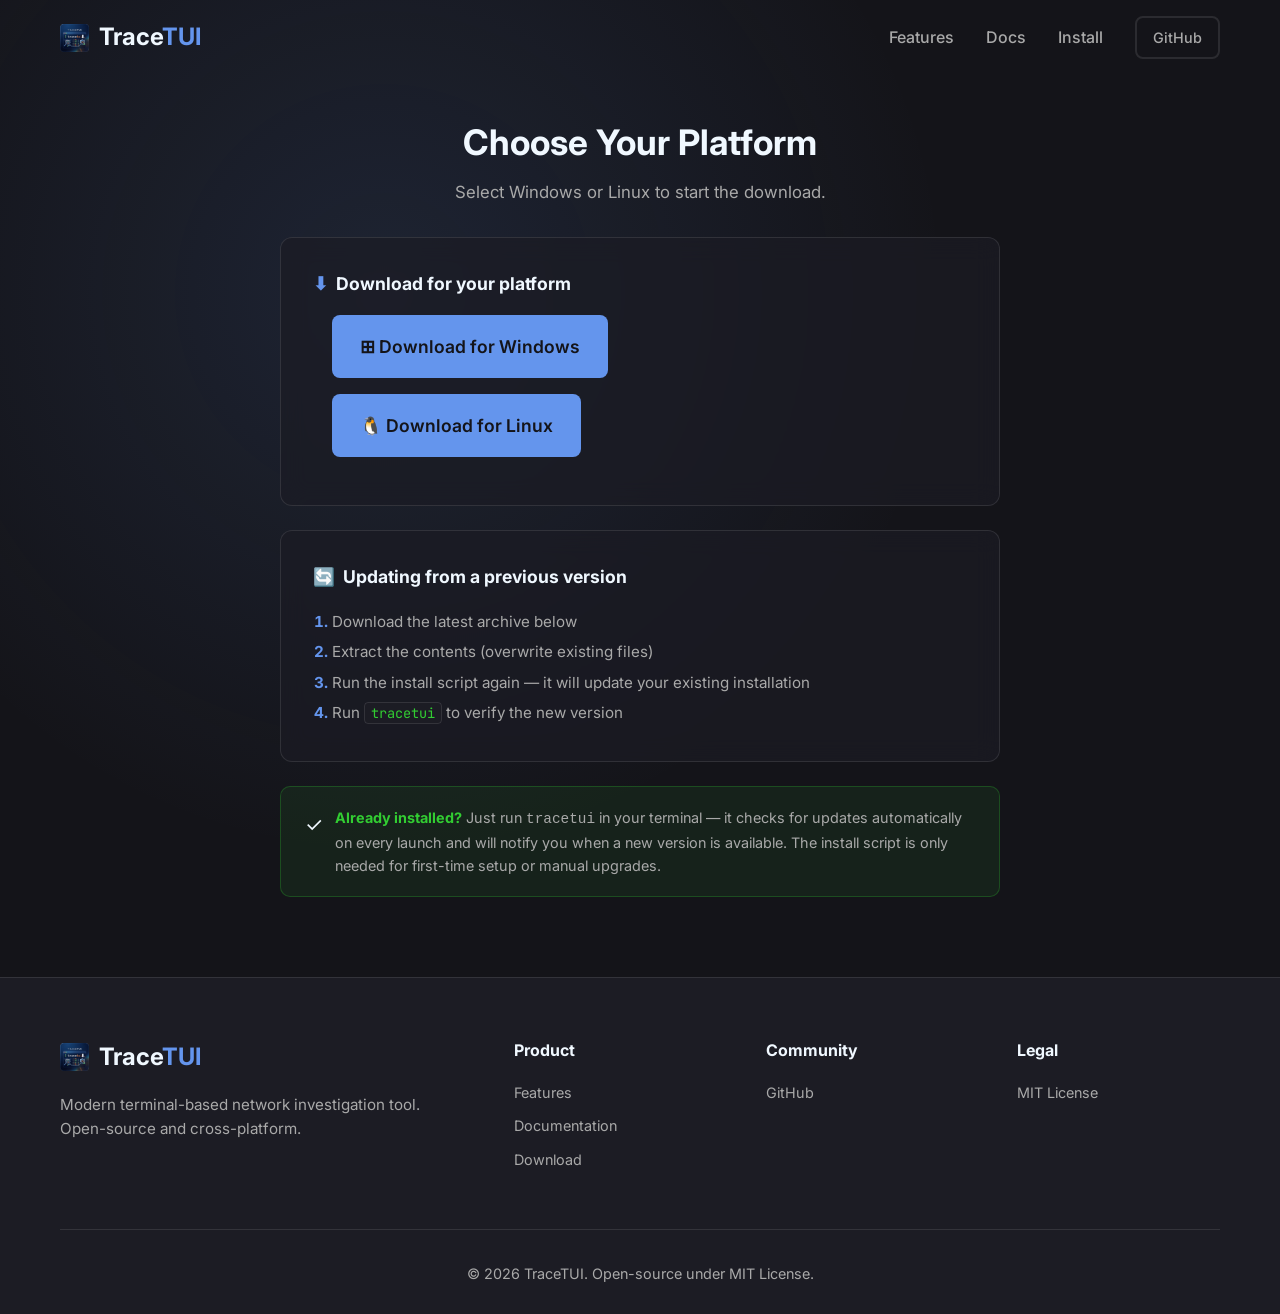
==== docs/download.html @ c8774968 "🚚: Moved landing-page to docs" ====
<!DOCTYPE html>
<html lang="en">
<head>
    <meta charset="UTF-8">
    <meta name="viewport" content="width=device-width, initial-scale=1.0">
    <title>Download TraceTUI</title>
    <meta name="description" content="Download TraceTUI for Windows or Linux">
    <link rel="icon" type="image/png" href="assets/tracetuiicon.png">
    <link rel="stylesheet" href="css/style.css">
    <link rel="preconnect" href="https://fonts.googleapis.com">
    <link href="https://fonts.googleapis.com/css2?family=JetBrains+Mono:wght@300;400;500;600;700&family=Inter:wght@300;400;500;600;700&display=swap" rel="stylesheet">
</head>
<body>
    <nav class="navbar" id="navbar">
        <div class="nav-container">
            <div class="logo">
                <img src="assets/tracetuiicon.png" alt="TraceTUI" class="logo-img">
                <span class="logo-text">Trace<span class="accent">TUI</span></span>
            </div>
            <ul class="nav-links">
                <li><a href="index.html#features">Features</a></li>
                <li><a href="index.html#docs">Docs</a></li>
                <li><a href="index.html#install">Install</a></li>
                <li><a href="https://github.com/AcoranGonzalezMoray/TraceTUI" class="btn btn-outline" target="_blank">GitHub</a></li>
            </ul>
        </div>
    </nav>

    <section class="download-hero" id="downloadHero">
        <div class="download-container">
            <div class="download-badge" id="platformBadge">
                <span id="platformIcon">⬇</span>
                <span id="platformLabel">Downloading...</span>
            </div>

            <h1 class="download-title" id="dlTitle">Your Download Will Start Shortly</h1>
            <p class="download-subtitle" id="dlSubtitle">Preparing the latest release for your platform.</p>

            <div class="download-countdown">
                <div class="countdown-ring"></div>
                <span class="countdown-text">Download starting in <strong id="countdownNum">3</strong>s</span>
            </div>

            <p class="download-link-fallback" id="fallbackLink">
                Not starting? <a href="#" id="directLink">Click here to download manually</a>
            </p>

            <div class="download-card" id="installSteps">
                <h3><span class="dl-icon">📥</span> First-time installation</h3>
                <ol id="stepsList">
                    <li>Download the archive below</li>
                    <li>Extract the contents</li>
                    <li>Run the install script</li>
                    <li>Restart your terminal and run <code>tracetui</code></li>
                </ol>
            </div>

            <div class="download-card">
                <h3><span class="dl-icon">🔄</span> Updating from a previous version</h3>
                <ol>
                    <li>Download the latest archive below</li>
                    <li>Extract the contents (overwrite existing files)</li>
                    <li>Run the install script again — it will update your existing installation</li>
                    <li>Run <code>tracetui</code> to verify the new version</li>
                </ol>
            </div>

            <div class="update-note">
                <span class="note-icon">✓</span>
                <div class="note-text">
                    <strong>Already installed?</strong> Just run <code>tracetui</code> in your terminal — it checks for updates automatically on every launch and will notify you when a new version is available. The install script is only needed for first-time setup or manual upgrades.
                </div>
            </div>
        </div>
    </section>

    <footer class="footer">
        <div class="container">
            <div class="footer-grid">
                <div class="footer-brand">
                    <div class="logo">
                        <img src="assets/tracetuiicon.png" alt="TraceTUI" class="logo-img">
                        <span class="logo-text">Trace<span class="accent">TUI</span></span>
                    </div>
                    <p>Modern terminal-based network investigation tool. Open-source and cross-platform.</p>
                </div>
                <div class="footer-links">
                    <h4>Product</h4>
                    <ul>
                        <li><a href="index.html#features">Features</a></li>
                        <li><a href="index.html#docs">Documentation</a></li>
                        <li><a href="index.html#install">Download</a></li>
                    </ul>
                </div>
                <div class="footer-links">
                    <h4>Community</h4>
                    <ul>
                        <li><a href="https://github.com/AcoranGonzalezMoray/TraceTUI">GitHub</a></li>
                    </ul>
                </div>
                <div class="footer-links">
                    <h4>Legal</h4>
                    <ul>
                        <li><a href="#">MIT License</a></li>
                    </ul>
                </div>
            </div>
            <div class="footer-bottom">
                <p>&copy; 2026 TraceTUI. Open-source under MIT License.</p>
            </div>
        </div>
    </footer>

    <script>
        // Navbar scroll effect
        (function () {
            var navbar = document.getElementById('navbar');
            if (navbar) {
                window.addEventListener('scroll', function () {
                    navbar.classList.toggle('scrolled', window.scrollY > 50);
                });
            }
        })();

        (function () {
            var params = new URLSearchParams(window.location.search);
            var platform = params.get('platform') || '';

            var DOWNLOADS = {
                windows: {
                    label: 'Windows',
                    icon: '⊞',
                    url: 'https://github.com/AcoranGonzalezMoray/TraceTUI/releases/latest/download/tracetui-x86_64-pc-windows-gnu.zip',
                    archive: 'tracetui-x86_64-pc-windows-gnu.zip',
                    steps: [
                        'Download <code>tracetui-x86_64-pc-windows-gnu.zip</code>',
                        'Extract the ZIP file to a folder of your choice',
                        'Right-click <span class="dl-script">installOrUpdate.ps1</span> and select <strong>Run with PowerShell</strong> (adds <code>tracetui</code> to your user PATH)',
                        'Restart your terminal and run <code>tracetui</code>'
                    ],
                    updateSteps: [
                        'Download the latest <code>tracetui-x86_64-pc-windows-gnu.zip</code>',
                        'Extract and overwrite your existing installation files',
                        'Run <span class="dl-script">installOrUpdate.ps1</span> again to update PATH if needed',
                        'Run <code>tracetui --version</code> to verify the update'
                    ]
                },
                linux: {
                    label: 'Linux',
                    icon: '🐧',
                    url: 'https://github.com/AcoranGonzalezMoray/TraceTUI/releases/latest/download/tracetui-x86_64-unknown-linux-gnu.tar.gz',
                    archive: 'tracetui-x86_64-unknown-linux-gnu.tar.gz',
                    steps: [
                        'Download <code>tracetui-x86_64-unknown-linux-gnu.tar.gz</code>',
                        'Extract: <code>tar xzf tracetui-x86_64-unknown-linux-gnu.tar.gz</code>',
                        'Run the install script: <code>chmod +x installOrUpdate.sh and next sudo sh ./installOrUpdate.sh</code>',
                        'Run <code>tracetui</code>'
                    ],
                    updateSteps: [
                        'Download the latest <code>tracetui-x86_64-unknown-linux-gnu.tar.gz</code>',
                        'Extract: <code>tar xzf tracetui-x86_64-unknown-linux-gnu.tar.gz</code>',
                        'Run the install script again: <code>chmod +x installOrUpdate.sh and next sudo sh ./installOrUpdate.sh</code>',
                        'Run <code>tracetui --version</code> to verify the update'
                    ]
                }
            };

            var info = DOWNLOADS[platform];

            if (!info) {
                document.getElementById('platformBadge').style.display = 'none';
                document.getElementById('dlTitle').textContent = 'Choose Your Platform';
                document.getElementById('dlSubtitle').textContent = 'Select Windows or Linux to start the download.';
                document.getElementById('fallbackLink').style.display = 'none';
                document.querySelector('.download-countdown').style.display = 'none';

                var stepsCard = document.getElementById('installSteps');
                stepsCard.querySelector('h3').innerHTML = '<span class="dl-icon">⬇</span> Download for your platform';
                var stepsList = document.getElementById('stepsList');
                stepsList.innerHTML = '';
                var platforms = ['windows', 'linux'];
                platforms.forEach(function (key) {
                    var p = DOWNLOADS[key];
                    var li = document.createElement('li');
                    li.style.listStyle = 'none';
                    li.style.marginBottom = '1rem';
                    li.innerHTML = '<a href="?platform=' + key + '" class="btn btn-primary btn-lg" style="display:inline-flex;min-width:200px;justify-content:center;gap:8px">' +
                        p.icon + ' Download for ' + p.label + '</a>';
                    stepsList.appendChild(li);
                });
                return;
            }

            var platformIcon = document.getElementById('platformIcon');
            platformIcon.textContent = info.icon;
            document.getElementById('platformLabel').textContent = info.label;
            document.getElementById('dlTitle').textContent = 'Downloading ' + info.label + ' Build';
            document.getElementById('dlSubtitle').textContent = 'Your download of ' + info.archive + ' will start in a moment.';
            document.getElementById('directLink').href = info.url;

            var stepsList = document.getElementById('stepsList');
            stepsList.innerHTML = '';
            info.steps.forEach(function (s) {
                var li = document.createElement('li');
                li.innerHTML = s;
                stepsList.appendChild(li);
            });

            var updateCard = document.querySelectorAll('.download-card')[1];
            if (updateCard) {
                var updateList = updateCard.querySelector('ol');
                updateList.innerHTML = '';
                info.updateSteps.forEach(function (s) {
                    var li = document.createElement('li');
                    li.innerHTML = s;
                    updateList.appendChild(li);
                });
            }

            var countdown = 3;
            var countdownEl = document.getElementById('countdownNum');

            var timer = setInterval(function () {
                countdown--;
                if (countdownEl) countdownEl.textContent = countdown;
                if (countdown <= 0) {
                    clearInterval(timer);
                    window.location.href = info.url;
                }
            }, 1000);
        })();
    </script>
</body>
</html>
---- docs/css/style.css ----
/* TraceTUI Landing Page - Exact TUI Match */

:root {
    --primary: #6495ed;
    --term-w: min(75vw, 1300px);
    --primary-glow: rgba(100, 149, 237, 0.4);
    --primary-dark: #4169e1;
    --secondary: #778899;
    --accent: #ffa500;
    --background: #141419;
    --background-light: #1c1c24;
    --background-alt: #0a0a0c;
    --text-main: #f0f8ff;
    --text-dim: #a9a9a9;
    --success: #32cd32;
    --warning: #ffd700;
    --danger: #dc143c;
    --border: rgba(255, 255, 255, 0.1);
    --border-bright: rgba(255, 255, 255, 0.2);
    --card-bg: rgba(28, 28, 36, 0.7);
    --terminal-bg: #141419;
    --font-main: 'Inter', sans-serif;
    --font-mono: 'JetBrains Mono', monospace;
    --transition: all 0.4s cubic-bezier(0.16, 1, 0.3, 1);
    --shadow: 0 10px 30px rgba(0, 0, 0, 0.5);
    --shadow-lg: 0 20px 50px rgba(0, 0, 0, 0.7);
}

@media (min-width: 1300px) and (max-width: 1852px) {
    :root { --term-w: min(60vw, 1000px); }
}

* {
    margin: 0;
    padding: 0;
    box-sizing: border-box;
}

html {
    scroll-behavior: smooth;
}

body {
    font-family: var(--font-main);
    background: var(--background);
    color: var(--text-main);
    line-height: 1.6;
    overflow-x: hidden;
}

a {
    text-decoration: none;
    color: var(--primary);
    transition: var(--transition);
}

a:hover {
    color: var(--primary-dark);
}

.container {
    max-width: 1200px;
    margin: 0 auto;
    padding: 0 20px;
}

/* Navigation */
.navbar {
    position: fixed;
    top: 0;
    left: 0;
    right: 0;
    z-index: 1000;
    padding: 1rem 0;
    transition: var(--transition);
    background: transparent;
}

.navbar.scrolled {
    background: rgba(20, 20, 25, 0.8);
    backdrop-filter: blur(20px);
    -webkit-backdrop-filter: blur(20px);
    border-bottom: 1px solid var(--border);
    padding: 0.7rem 0;
}

.nav-container {
    max-width: 1200px;
    margin: 0 auto;
    padding: 0 20px;
    display: flex;
    justify-content: space-between;
    align-items: center;
}

.logo {
    display: flex;
    align-items: center;
    gap: 10px;
    font-size: 1.5rem;
    font-weight: 700;
    color: var(--text-main);
}

.logo-img {
    height: 28px;
    width: auto;
    display: block;
}

.logo-text .accent {
    color: var(--primary);
}

.nav-links {
    display: flex;
    list-style: none;
    gap: 2rem;
    align-items: center;
}

.nav-links a {
    color: var(--text-dim);
    font-weight: 500;
    transition: var(--transition);
}

.nav-links a:hover {
    color: var(--text-main);
}

.btn {
    display: inline-flex;
    align-items: center;
    gap: 8px;
    padding: 10px 20px;
    border-radius: 8px;
    font-weight: 600;
    cursor: pointer;
    transition: var(--transition);
    border: none;
    font-size: 1rem;
}

.btn-primary {
    background: var(--primary);
    color: var(--background);
}

.btn-primary:hover {
    background: var(--primary-dark);
    color: var(--background);
    transform: translateY(-2px);
    box-shadow: 0 4px 15px rgba(100, 101, 237, 0.4);
}

.btn-secondary {
    background: transparent;
    color: var(--text-main);
    border: 2px solid var(--border);
}

.btn-secondary:hover {
    border-color: var(--primary);
    color: var(--primary);
}

.btn-outline {
    background: transparent;
    color: var(--text-main);
    border: 2px solid var(--border);
    padding: 8px 16px;
    font-size: 0.9rem;
}

.btn-outline:hover {
    border-color: var(--primary);
    color: var(--primary);
}

.btn-lg {
    padding: 14px 28px;
    font-size: 1.1rem;
}

.mobile-menu-btn {
    display: none;
    flex-direction: column;
    gap: 5px;
    background: none;
    border: none;
    cursor: pointer;
    padding: 5px;
}

.mobile-menu-btn span {
    display: block;
    width: 25px;
    height: 3px;
    background: var(--text-main);
    transition: var(--transition);
}

/* Hero Section */
.hero {
    min-height: 100vh;
    display: flex;
    align-items: center;
    padding: 120px 0 80px;
    background:
        radial-gradient(circle at 10% 20%, rgba(100, 149, 237, 0.15) 0%, transparent 40%),
        radial-gradient(circle at 90% 80%, rgba(255, 165, 0, 0.1) 0%, transparent 40%),
        var(--background);
    position: relative;
    overflow: hidden;
}

.hero::before {
    content: '';
    position: absolute;
    top: 0;
    left: 0;
    width: 100%;
    height: 100%;
    background-image:
        linear-gradient(var(--border) 1px, transparent 1px),
        linear-gradient(90deg, var(--border) 1px, transparent 1px);
    background-size: 50px 50px;
    mask-image: radial-gradient(circle at 50% 50%, black, transparent 80%);
    opacity: 0.2;
    pointer-events: none;
}

.hero .container {
    display: grid;
    grid-template-columns: 35% 65%;
    gap: 2rem;
    align-items: center;
}

.hero-text {
    animation: fadeInUp 1s ease;
}

.badge {
    display: inline-block;
    padding: 6px 12px;
    background: rgba(100, 101, 237, 0.2);
    color: var(--primary);
    border-radius: 20px;
    font-size: 0.85rem;
    font-weight: 600;
    margin-bottom: 1rem;
    border: 1px solid rgba(100, 101, 237, 0.3);
}

.hero-title {
    font-size: 3.5rem;
    font-weight: 800;
    line-height: 1.2;
    margin-bottom: 1.5rem;
}

.hero-title .accent {
    color: var(--primary);
    background: linear-gradient(to bottom, #fff, var(--primary));
    background-clip: text;
    -webkit-background-clip: text;
    -webkit-text-fill-color: transparent;
    filter: drop-shadow(0 0 10px var(--primary-glow));
}

.hero-subtitle {
    font-size: 1.2rem;
    color: var(--text-dim);
    margin-bottom: 2rem;
    line-height: 1.8;
}

.hero-buttons {
    display: flex;
    gap: 1rem;
    margin-bottom: 3rem;
}

/* Terminal Window */
.terminal-window {
    background: var(--terminal-bg);
    border-radius: 12px;
    overflow: hidden;
    box-shadow: var(--shadow-lg);
    border: 1px solid var(--border-bright);
    animation: fadeInRight 1s cubic-bezier(0.16, 1, 0.3, 1);
    position: relative;
    width: 100%;
}

.terminal-window::after {
    content: '';
    position: absolute;
    inset: 0;
    border-radius: 12px;
    padding: 1px;
    background: linear-gradient(135deg, var(--border-bright), transparent, var(--border-bright));
    -webkit-mask: linear-gradient(#fff 0 0) content-box, linear-gradient(#fff 0 0);
    -webkit-mask-composite: xor;
    mask: linear-gradient(#fff 0 0) content-box, linear-gradient(#fff 0 0);
    mask-composite: exclude;
    pointer-events: none;
    z-index: 1;
}

.terminal-header-dots {
    background: var(--background-light);
    padding: 10px 15px;
    display: flex;
    align-items: center;
    gap: 8px;
    border-bottom: 1px solid var(--border);
}

.terminal-header-dots span {
    display: block;
    width: 12px;
    height: 12px;
    border-radius: 50%;
}

.dot-close { background: #ff5f57; }
.dot-minimize { background: #ffbd2e; }
.dot-maximize { background: #28ca42; }

.terminal-title-text {
    color: var(--text-dim);
    font-size: 0.85rem;
    font-family: var(--font-mono);
    margin-left: 8px;
    flex: 1;
}

/* TUI App Mockup - Exact Match to Rust TUI */
.tui-app {
    font-family: var(--font-mono);
    font-size: 0.75rem;
    line-height: 1.5;
    display: flex;
    flex-direction: column;
    border: 1px solid var(--border);
    border-radius: 4px;
    margin: 0;
    background: var(--terminal-bg);
    border-top: none;
    border-radius: 0 0 4px 4px;
    position: relative;
}

/* TUI Header (3 lines) - matches Rust header.rs */
.tui-header {
    display: flex;
    align-items: center;
    padding: 8px 12px;
    gap: 6px;
    background: var(--background-light);
    border-bottom: 1px solid var(--border);
    flex-shrink: 0;
    min-height: 36px;
    flex-wrap: wrap;
}

.header-chip {
    font-weight: 700;
    padding: 0 6px;
    font-size: 0.75rem;
}

.header-trace {
    background: var(--primary);
    color: var(--background);
}

.header-tui {
    color: var(--primary);
}

.header-sep {
    color: var(--secondary);
    font-size: 0.7rem;
}

.header-dot {
    color: var(--success);
    animation: pulse 2s infinite;
    font-size: 0.8rem;
}

@keyframes pulse {
    0%, 100% { opacity: 1; }
    50% { opacity: 0.3; }
}

.header-live {
    color: var(--text-main);
    font-size: 0.75rem;
}

.header-mode {
    color: var(--success);
    font-size: 0.75rem;
}

.header-counts {
    color: var(--secondary);
    font-size: 0.7rem;
    white-space: nowrap;
}

/* TUI Body - Three Panel Layout (25%/50%/25%) */
.tui-body {
    display: grid;
    grid-template-columns: 25% minmax(0, 1fr) 25%;
    flex: 1;
    min-height: 380px;
}

.tui-panel {
    display: flex;
    flex-direction: column;
    overflow: hidden;
}

.tui-left {
    border-right: 1px solid var(--border);
}

.tui-center {
    border-right: 1px solid var(--border);
}

.panel-titlebar {
    background: var(--primary);
    color: var(--background);
    font-weight: 700;
    padding: 3px 8px;
    font-size: 0.68rem;
    letter-spacing: 0.5px;
    flex-shrink: 0;
}

/* Process List */
.proc-list {
    flex: 1;
    overflow-y: auto;
}

.proc-item {
    padding: 4px 8px;
    border-bottom: 1px solid rgba(255, 255, 255, 0.03);
    cursor: default;
}

.proc-item.selected-proc {
    background: var(--primary);
    color: var(--background);
}

.proc-sel {
    color: var(--primary);
    margin-right: 2px;
    font-size: 0.7rem;
}

.proc-item.selected-proc .proc-sel {
    color: var(--background);
}

.proc-name {
    color: var(--text-main);
    font-weight: 500;
    font-size: 0.72rem;
}

.proc-item.selected-proc .proc-name {
    color: var(--background);
    font-weight: 700;
}

.proc-sub {
    padding-left: 14px;
    font-size: 0.62rem;
    margin-top: 1px;
    display: flex;
    align-items: center;
    gap: 3px;
}

.proc-conns {
    color: var(--text-dim);
}

.proc-item.selected-proc .proc-conns {
    color: var(--background);
    opacity: 0.7;
}

.proc-sep {
    color: var(--secondary);
    font-size: 0.55rem;
}

.proc-item.selected-proc .proc-sep {
    color: var(--background);
    opacity: 0.5;
}

.proc-risk-icon {
    margin-right: 1px;
    font-size: 0.65rem;
}

.risk-low { color: var(--success); }
.risk-med { color: var(--warning); }
.risk-high { color: var(--danger); }
.risk-critical { color: var(--danger); }

.proc-item.selected-proc .proc-risk-icon {
    color: var(--background);
}

.proc-risk-badge {
    font-weight: 700;
    padding: 0 4px;
    font-size: 0.58rem;
    letter-spacing: 0.3px;
}

.risk-low-bg {
    color: var(--background);
    background: var(--success);
}

.risk-med-bg {
    color: var(--background);
    background: var(--warning);
}

.risk-high-bg {
    color: var(--background);
    background: var(--danger);
}

.risk-critical-bg {
    color: var(--background);
    background: var(--danger);
}

.proc-item.selected-proc .proc-risk-badge {
    color: var(--primary);
    background: var(--background);
}

/* Center Panel - Process Info */
.center-info {
    padding: 6px 8px;
    border-bottom: 1px solid var(--border);
    flex-shrink: 0;
}

.info-grid {
    display: grid;
    grid-template-columns: 55% 45%;
    gap: 4px;
}

.info-row {
    display: flex;
    align-items: center;
    gap: 4px;
    margin-bottom: 2px;
}

.info-lbl {
    color: var(--primary);
    font-weight: 700;
    font-size: 0.68rem;
    min-width: 40px;
}

.info-val {
    color: var(--text-main);
    font-size: 0.68rem;
}

.sig-ok {
    color: var(--success);
}

.gauge-row {
    display: flex;
    align-items: center;
    gap: 6px;
    margin-bottom: 4px;
}

.gauge-lbl {
    color: var(--text-dim);
    font-size: 0.62rem;
    min-width: 72px;
    flex-shrink: 0;
}

.gauge-track {
    flex: 1;
    height: 7px;
    background: rgba(255, 255, 255, 0.05);
    border-radius: 2px;
    overflow: hidden;
}

.gauge-fill {
    display: block;
    height: 100%;
    border-radius: 2px;
    transition: width 0.5s ease;
}

.gauge-cpu { background: var(--success); }
.gauge-mem { background: var(--primary); }

.sparkline-row {
    display: flex;
    align-items: center;
    gap: 6px;
    margin-bottom: 2px;
}

.sparkline-track {
    flex: 1;
    height: 24px;
    display: flex;
    align-items: flex-end;
    gap: 2px;
    background: rgba(255, 255, 255, 0.03);
    padding: 2px 0;
}

.spark-bar {
    flex: 1;
    background: var(--success);
    min-height: 2px;
    border-radius: 1px;
}

.info-path {
    padding: 4px 8px;
    border-top: 1px solid var(--border);
    display: flex;
    gap: 4px;
    align-items: center;
}

.path-val {
    color: var(--text-dim);
    font-size: 0.62rem;
    overflow: hidden;
    text-overflow: ellipsis;
    white-space: nowrap;
}

/* Tabs */
.center-tabs {
    display: flex;
    padding: 4px 8px;
    gap: 4px;
    background: var(--background-alt);
    border-bottom: 1px solid var(--border);
    flex-shrink: 0;
}

.tab {
    padding: 2px 6px;
    font-size: 0.62rem;
    color: var(--text-dim);
    cursor: default;
}

.tab-active {
    background: var(--primary);
    color: var(--background);
    font-weight: 700;
}

/* Connections Table */
.conn-table {
    flex: 1;
    padding: 2px 0;
    overflow-y: auto;
}

.conn-header-row {
    display: flex;
    padding: 2px 8px;
    font-size: 0.62rem;
    color: var(--secondary);
    font-weight: 600;
    border-bottom: 1px solid var(--border);
}

.conn-row {
    display: flex;
    padding: 3px 8px;
    font-size: 0.62rem;
    align-items: center;
}

.conn-selected {
    background: var(--primary);
}

.conn-c-ind {
    width: 48px;
    flex-shrink: 0;
}

.conn-enter {
    color: var(--background);
    font-weight: 700;
}

.conn-c-proto {
    width: 36px;
    flex-shrink: 0;
}

.conn-proto-badge {
    font-weight: 700;
    padding: 0 3px;
    font-size: 0.58rem;
}

.proto-tcp {
    background: var(--success);
    color: var(--background);
}

.proto-udp {
    background: var(--warning);
    color: var(--background);
}

.c-c-local,
.conn-c-local {
    flex: 1;
    min-width: 0;
    padding: 0 4px;
}

.addr-local {
    color: var(--primary);
    font-weight: 700;
    font-size: 0.62rem;
}

.conn-selected .addr-local {
    color: var(--background);
}

.conn-c-foreign {
    flex: 1;
    min-width: 0;
    padding: 0 4px;
}

.addr-foreign {
    color: var(--accent);
    font-size: 0.62rem;
}

.conn-selected .addr-foreign {
    color: var(--background);
}

.conn-c-state {
    width: 65px;
    flex-shrink: 0;
}

.conn-c-location {
    flex: 2;
    min-width: 0;
    padding: 0 4px;
}

.addr-loc {
    color: var(--text-dim);
    font-size: 0.58rem;
}

.conn-selected .addr-loc {
    color: var(--background);
    opacity: 0.8;
}

.state-est {
    color: var(--success);
    font-weight: 600;
}

.state-idle {
    color: var(--text-dim);
}

.conn-selected .state-est,
.conn-selected .state-idle {
    color: var(--background);
}

/* Right Panel - Actions */
.action-list {
    flex: 1;
    overflow-y: auto;
}

.action-item {
    display: flex;
    align-items: center;
    padding: 4px 8px;
    gap: 4px;
    border-bottom: 1px solid rgba(255, 255, 255, 0.03);
}

.action-item.action-selected {
    background: var(--primary);
    color: var(--background);
}

.act-icon {
    width: 16px;
    text-align: center;
    font-size: 0.7rem;
}

.act-primary { color: var(--primary); }
.act-danger { color: var(--danger); }
.act-dim { color: var(--text-dim); }
.act-warn { color: var(--warning); }
.act-success { color: var(--success); }

.action-item.action-selected .act-icon {
    color: var(--background);
}

.act-label {
    flex: 1;
    color: var(--text-main);
    font-size: 0.68rem;
}

.action-item.action-selected .act-label {
    color: var(--background);
    font-weight: 700;
}

.act-key {
    color: var(--text-dim);
    font-size: 0.6rem;
    background: rgba(255, 255, 255, 0.05);
    padding: 0 4px;
}

.action-item.action-selected .act-key {
    color: var(--background);
    background: rgba(0, 0, 0, 0.15);
}

/* Icon Section */
.icon-section {
    border-top: 1px solid var(--border);
}

.icon-display {
    padding: 8px;
    text-align: center;
    font-size: 2rem;
    line-height: 1;
}

/* Hint Bar */
.tui-hintbar {
    padding: 4px 15px;
    background: var(--background-alt);
    font-size: 0.68rem;
    color: var(--text-dim);
    display: flex;
    justify-content: center;
    gap: 12px;
    border-top: 1px solid var(--border);
    flex-shrink: 0;
    flex-wrap: wrap;
}

.hint-key {
    background: var(--text-dim);
    color: var(--background);
    padding: 0 4px;
    font-weight: 700;
    font-size: 0.62rem;
}

/* Status Bar */
.tui-statusbar {
    background: var(--background-light);
    padding: 5px 12px;
    display: flex;
    align-items: center;
    gap: 6px;
    border-top: 1px solid var(--border);
    flex-shrink: 0;
    min-height: 30px;
    flex-wrap: wrap;
}

.status-chip {
    background: var(--success);
    color: var(--background);
    font-weight: 700;
    padding: 0 4px;
    font-size: 0.62rem;
}

.status-arrow {
    color: var(--success);
    font-size: 0.7rem;
}

.status-msg {
    color: var(--success);
    flex: 1;
    font-size: 0.68rem;
    min-width: 80px;
}

.status-geo {
    color: var(--warning);
    font-size: 0.65rem;
}

.status-sep {
    color: var(--secondary);
    font-size: 0.6rem;
    margin: 0 2px;
}

.status-version {
    color: var(--text-dim);
    font-size: 0.65rem;
}

.status-os {
    color: var(--secondary);
    font-size: 0.65rem;
}

/* ============ TOUR SECTION ============ */
.tour-section {
    position: relative;
    height: 900vh;
    background: var(--background);
    pointer-events: none;
}

/* Guide Overlay - fixed on screen with terminal */
.guide-overlay {
    position: fixed;
    top: 0;
    left: 0;
    right: 0;
    bottom: 0;
    pointer-events: none;
    z-index: 200;
}

/* Sidebar with tour steps on the RIGHT of terminal */
.guide-sidebar {
    position: absolute;
    left: calc(50% + var(--term-w) / 2 + 6px);
    top: 50%;
    transform: translateY(-50%);
    width: 200px;
    z-index: 250;
    pointer-events: auto;
}

/* Narrower terminal at laptop widths so guide cards + sidebar fit alongside */
@media (min-width: 1300px) and (max-width: 1852px) {
    .guide-card,
    .guide-sidebar {
        display: block !important;
    }
    .guide-overlay {
        pointer-events: auto;
    }
}

/* Below 1300px: hide guide cards + sidebar */
@media (max-width: 1299px) {
    .guide-card,
    .guide-sidebar {
        display: none !important;
    }
    .guide-overlay {
        pointer-events: none;
    }
}

/* Step-indicator visible when guide is active and full guide is hidden */
@media (min-width: 969px) and (max-width: 1299px) {
    .guide-overlay.guide-visible .step-indicator {
        display: flex;
    }
}

/* Below 968px: hide guide overlay, terminal, and tour section (mobile) */
@media (max-width: 968px) {
    .guide-overlay {
        display: none !important;
    }
    .hero-terminal {
        display: none !important;
    }
    .tour-section {
        display: none !important;
    }
}

.guide-step-item {
    background: rgba(28, 28, 36, 0.75);
    backdrop-filter: blur(12px);
    -webkit-backdrop-filter: blur(12px);
    border: 1px solid var(--border);
    border-radius: 8px;
    padding: 8px 10px;
    margin-bottom: 6px;
    transition: all 0.4s ease;
    opacity: 0.35;
    position: relative;
    padding-left: 32px;
    cursor: default;
}

.guide-step-item.active-step {
    opacity: 1;
    border-color: var(--primary);
    box-shadow: 0 0 15px rgba(100, 149, 237, 0.2);
    background: rgba(28, 28, 36, 0.92);
}

.guide-step-dot {
    position: absolute;
    left: 8px;
    top: 10px;
    width: 8px;
    height: 8px;
    border-radius: 50%;
    background: var(--text-dim);
    transition: all 0.4s ease;
}

.guide-step-item.active-step .guide-step-dot {
    background: var(--primary);
    box-shadow: 0 0 6px var(--primary-glow);
}

.guide-step-num {
    font-family: var(--font-mono);
    font-size: 0.6rem;
    font-weight: 700;
    color: var(--text-dim);
    margin-bottom: 1px;
    letter-spacing: 1px;
}

.guide-step-item.active-step .guide-step-num {
    color: var(--primary);
}

.guide-step-label {
    font-size: 0.72rem;
    font-weight: 600;
    color: var(--text-dim);
    margin-bottom: 1px;
}

.guide-step-item.active-step .guide-step-label {
    color: var(--text-main);
}

.guide-step-desc {
    font-size: 0.62rem;
    color: var(--text-dim);
    line-height: 1.4;
    display: none;
}

.guide-step-item.active-step .guide-step-desc {
    display: block;
    margin-top: 3px;
}

/* Completed steps (before active) */
.guide-step-item.completed-step {
    opacity: 0.6;
}

.guide-step-item.completed-step .guide-step-dot {
    background: var(--success);
    box-shadow: 0 0 6px rgba(50, 205, 50, 0.3);
}

.guide-step-item.completed-step .guide-step-num {
    color: var(--success);
}

/* Guide cards pointing to terminal sections */
.guide-card {
    position: absolute;
    opacity: 0;
    transition: opacity 0.5s ease, transform 0.5s ease;
    max-width: 230px;
    pointer-events: auto;
    width: 210px;
}

.guide-card.active {
    opacity: 1;
}

/* Cards positioned with margin from terminal */
/* All left-side cards stacked at the same centered position */
.guide-card[data-guide="0"],
.guide-card[data-guide="1"],
.guide-card[data-guide="2"],
.guide-card[data-guide="3"],
.guide-card[data-guide="4"],
.guide-card[data-guide="5"],
.guide-card[data-guide="6"],
.guide-card[data-guide="7"],
.guide-card[data-guide="9"],
.guide-card[data-guide="10"] {
    top: 50%;
    left: max(16px, calc((100vw - var(--term-w)) / 2 - 218px));
    transform: translateY(calc(-50% - 6px));
}

.guide-card[data-guide="0"].active,
.guide-card[data-guide="1"].active,
.guide-card[data-guide="2"].active,
.guide-card[data-guide="3"].active,
.guide-card[data-guide="4"].active,
.guide-card[data-guide="5"].active,
.guide-card[data-guide="6"].active,
.guide-card[data-guide="7"].active,
.guide-card[data-guide="9"].active,
.guide-card[data-guide="10"].active {
    transform: translateY(-50%);
}

/* Centered below terminal with margin */
.guide-card[data-guide="8"] {
    bottom: 1.5vh;
    left: 50%;
    transform: translate(-50%, 10px);
}

.guide-card[data-guide="8"].active {
    transform: translate(-50%, 0);
}

.guide-arrow {
    position: absolute;
    width: 12px;
    height: 12px;
    background: var(--primary);
    border: 1px solid var(--primary);
    transform: rotate(45deg);
}

.guide-arrow-top {
    top: -6px;
    left: 50%;
    margin-left: -6px;
    border-right: none;
    border-bottom: none;
}

.guide-arrow-left {
    left: -6px;
    top: 50%;
    margin-top: -6px;
    border-right: none;
    border-bottom: none;
}

.guide-arrow-right {
    right: -8px;
    top: 50%;
    margin-top: -8px;
    width: 16px;
    height: 16px;
    border-left: none;
    border-top: none;
}

.guide-arrow-bottom {
    bottom: -6px;
    left: 50%;
    margin-left: -6px;
    border-left: none;
    border-top: none;
}

.guide-content {
    background: var(--card-bg);
    border: 1px solid var(--border);
    border-radius: 10px;
    padding: 1.2rem;
    backdrop-filter: blur(16px);
    -webkit-backdrop-filter: blur(16px);
    box-shadow: var(--shadow-lg);
}

.guide-title {
    font-family: var(--font-mono);
    font-size: 0.85rem;
    font-weight: 700;
    color: var(--primary);
    margin-bottom: 0.5rem;
}

.guide-desc {
    font-size: 0.82rem;
    color: var(--text-dim);
    line-height: 1.6;
}

.guide-key {
    display: inline-block;
    background: var(--text-dim);
    color: var(--background);
    padding: 0 4px;
    font-weight: 700;
    font-size: 0.7rem;
    font-family: var(--font-mono);
    margin: 0 1px;
}

/* Step indicator - compact overlay for small laptop screens */
.step-indicator {
    display: none;
    position: absolute;
    bottom: 30px;
    right: 8px;
    z-index: 300;
    background: var(--background-light);
    border: 1px solid var(--primary);
    border-radius: 6px;
    padding: 2px 10px;
    font-family: var(--font-mono);
    font-size: 0.65rem;
    color: var(--text-main);
    align-items: center;
    gap: 6px;
    box-shadow: 0 0 12px rgba(100, 149, 237, 0.2);
    pointer-events: none;
    white-space: nowrap;
}

.step-num {
    color: var(--primary);
    font-weight: 700;
}

.step-sep {
    color: var(--secondary);
}

.step-total {
    color: var(--text-dim);
}

.step-label {
    color: var(--text-main);
    font-weight: 600;
    margin-left: 4px;
}

.step-dots {
    display: inline-flex;
    gap: 3px;
    margin-left: 6px;
}

.step-dot {
    width: 5px;
    height: 5px;
    border-radius: 50%;
    background: var(--text-dim);
    transition: background 0.3s ease;
}

.step-dot.active {
    background: var(--primary);
    box-shadow: 0 0 4px var(--primary-glow);
}

.step-dot.done {
    background: var(--success);
}

/* Fixed terminal state (via JS inline styles, fallback CSS) */
.hero-terminal.fixed-mode .terminal-window {
    position: fixed;
    top: 50%;
    left: 50%;
    transform: translate(-50%, -50%);
    z-index: 150;
    width: var(--term-w);
    transition: all 0.8s cubic-bezier(0.16, 1, 0.3, 1);
    box-shadow:
        0 0 40px rgba(100, 149, 237, 0.15),
        var(--shadow-lg);
}

/* Highlight sections during guide */
.tui-app.highlight-header .tui-header {
    box-shadow: inset 0 0 0 2px var(--primary), 0 0 20px rgba(100, 149, 237, 0.3);
    position: relative;
    z-index: 2;
}

.tui-app.highlight-processes .tui-left {
    box-shadow: inset 2px 0 0 0 var(--primary), inset -2px 0 0 0 var(--primary);
    position: relative;
    z-index: 2;
}

.tui-app.highlight-center .tui-center {
    box-shadow: inset 2px 0 0 0 var(--primary), inset -2px 0 0 0 var(--primary);
    position: relative;
    z-index: 2;
}

.tui-app.highlight-actions .tui-right {
    box-shadow: inset 2px 0 0 0 var(--primary), inset -2px 0 0 0 var(--primary);
    position: relative;
    z-index: 2;
}

.tui-app.highlight-status .tui-statusbar {
    box-shadow: inset 0 -2px 0 0 var(--primary), 0 0 20px rgba(100, 149, 237, 0.3);
    position: relative;
    z-index: 2;
}

/* Dim non-highlighted sections during guide */
.tui-app.guide-active .tui-panel,
.tui-app.guide-active .tui-header,
.tui-app.guide-active .tui-hintbar,
.tui-app.guide-active .tui-statusbar {
    transition: opacity 0.4s ease, filter 0.4s ease;
}

.tui-app.guide-active.dim-others .tui-panel:not(.highlighted),
.tui-app.guide-active.dim-others .tui-header:not(.highlighted),
.tui-app.guide-active.dim-others .tui-hintbar:not(.highlighted),
.tui-app.guide-active.dim-others .tui-statusbar:not(.highlighted) {
    opacity: 0.2;
    filter: blur(1px);
}

/* Hero transition class */
.hero-terminal.transitioning .terminal-window {
    transition: all 0.8s cubic-bezier(0.16, 1, 0.3, 1);
}

/* ============ MISSING TUI STATE CLASSES ============ */

/* Default hidden: overlays, alternative layouts, and loading placeholders */
.firewall-layout,
.search-overlay,
.lang-overlay,
.investigation-view,
.map-view,
.fw-hintbar,
.inv-hintbar,
.proc-loading,
.center-loading {
    display: none;
}

/* Loading state: show loading, hide content */
.tui-app[data-term-state="loading"] .proc-loading { display: flex; }
.tui-app[data-term-state="loading"] .proc-items { display: none; }
.tui-app[data-term-state="loading"] .center-loading { display: flex; }
.tui-app[data-term-state="loading"] .center-info { display: none; }
.tui-app[data-term-state="loading"] .center-tabs { display: none; }
.tui-app[data-term-state="loading"] .conn-table,
.tui-app[data-term-state="loading"] .term-view { display: none !important; }
.tui-app[data-term-state="loading"] .action-list { opacity: 0.3; pointer-events: none; 
}

.proc-loading {
    flex: 1;
    flex-direction: column;
    align-items: center;
    justify-content: center;
    text-align: center;
    gap: 4px;
    min-height: 200px;
}

.proc-empty-icon {
    font-size: 1rem;
    color: var(--warning);
}

.proc-empty-msg {
    color: var(--text-dim);
    font-size: 0.72rem;
}

.proc-empty-hint {
    color: var(--text-dim);
    font-size: 0.68rem;
    margin-top: 2px;
}

.proc-empty-key {
    background: var(--warning);
    color: var(--background);
    font-weight: 700;
    padding: 0 4px;
}

.center-loading {
    flex: 1;
    flex-direction: column;
    align-items: center;
    justify-content: center;
    min-height: 200px;
}

.center-loading-line {
    font-size: 0.85rem;
}

.center-loading-spinner {
    color: var(--warning);
    font-weight: 700;
    animation: pulse 1.2s infinite;
}

.center-loading-msg {
    color: var(--warning);
    font-weight: 700;
}

.center-loading-sub {
    color: var(--text-dim);
    font-style: italic;
    font-size: 0.7rem;
    margin-top: 4px;
}

/* Risk bar fill colors */
.fill-low { background: var(--success); }
.fill-med { background: var(--warning); }
.fill-high { background: var(--danger); }
.fill-critical { background: var(--danger); }

/* Alternate views hidden by default */
.term-view[data-view="risk"],
.term-view[data-view="timeline"] {
    display: none;
}

/* Risk Overview — vertical bar chart matching Rust TUI BarChart */
.risk-chart-border {
    border: 1px solid var(--border);
    margin: 4px;
    flex: 1;
    display: flex;
    flex-direction: column;
}

.risk-chart-title {
    text-align: center;
    font-weight: 700;
    color: var(--primary);
    font-size: 0.62rem;
    padding: 2px 0;
    border-bottom: 1px solid var(--border);
    letter-spacing: 1px;
}

.risk-chart-inner {
    flex: 1;
    display: flex;
    align-items: flex-end;
    justify-content: space-around;
    padding: 6px 4px 4px;
    gap: 3px;
    min-height: 100px;
}

.risk-col {
    flex: 1;
    display: flex;
    flex-direction: column;
    align-items: center;
    min-width: 0;
    max-width: 60px;
}

.risk-col-bars {
    display: flex;
    flex-direction: column-reverse;
    align-items: center;
    width: 100%;
    gap: 1px;
    flex: 1;
    justify-content: flex-start;
    min-height: 60px;
}

.risk-bar-seg {
    width: 70%;
    min-height: 12px;
    border-radius: 1px;
    flex-shrink: 0;
}

.risk-col-lbl {
    font-size: 0.5rem;
    color: var(--text-dim);
    margin-top: 3px;
    text-align: center;
    overflow: hidden;
    text-overflow: ellipsis;
    max-width: 100%;
    white-space: nowrap;
    line-height: 1.2;
}

.risk-col-val {
    font-size: 0.5rem;
    font-weight: 700;
    padding: 0 3px;
    margin-top: 1px;
    line-height: 1.2;
}

.risk-col-val-low { color: var(--success); }
.risk-col-val-med { color: var(--warning); }
.risk-col-val-high { color: var(--danger); }
.risk-col-val-critical { color: var(--danger); }

/* State-based visibility toggling via data-term-state */
.tui-app[data-term-state="risk"] .term-view[data-view="risk"] { display: block; }
.tui-app[data-term-state="risk"] .term-view[data-view="connections"] { display: none; }
.tui-app[data-term-state="timeline"] .term-view[data-view="timeline"] { display: block; }
.tui-app[data-term-state="timeline"] .term-view[data-view="connections"] { display: none; }
.tui-app[data-term-state="firewall"] .firewall-layout { display: grid; }
.tui-app[data-term-state="firewall"] .tui-body { display: none; }
.tui-app[data-term-state="firewall"] .tui-hintbar { display: none; }
.tui-app[data-term-state="firewall"] .fw-hintbar { display: flex; }
.tui-app[data-term-state="search"] .search-overlay { display: flex; }
.tui-app[data-term-state="language"] .lang-overlay { display: flex; }
.tui-app[data-term-state="investigation"] .investigation-view { display: block; }
.tui-app[data-term-state="investigation"] .tui-body { display: none; }
.tui-app[data-term-state="investigation"] .tui-hintbar { display: none; }
.tui-app[data-term-state="investigation"] .inv-hintbar { display: flex; }
.tui-app[data-term-state="map"] .map-view { display: flex; }
.tui-app[data-term-state="map"] .tui-body { display: none; }
.tui-app[data-term-state="map"] .tui-hintbar { display: none; }
.tui-app[data-term-state="map"] .inv-hintbar { display: flex; }

/* Firewall Layout */
.firewall-layout {
    grid-template-columns: 1fr 1fr 1fr;
    min-height: 380px;
    border-top: 1px solid var(--border);
}

.fw-col {
    display: flex;
    flex-direction: column;
    border-right: 1px solid var(--border);
}

.fw-col:last-child { border-right: none; }

.fw-list {
    flex: 1;
    overflow-y: auto;
}

.fw-item {
    display: flex;
    flex-direction: column;
    padding: 3px 8px;
    font-size: 0.62rem;
    border-bottom: 1px solid rgba(255, 255, 255, 0.03);
}

.fw-item.fw-selected {
    background: var(--primary);
    color: var(--background);
}

.fw-cb {
    font-size: 0.6rem;
    color: var(--text-dim);
    margin-right: 4px;
}

.fw-item.fw-selected .fw-cb { color: var(--background); }
.fw-item.fw-selected .fw-addr { color: var(--background); }
.fw-item.fw-selected .fw-sub { color: var(--background); opacity: 0.7; }

.fw-cb.fw-checked { color: var(--success); }
.fw-item.fw-selected .fw-cb.fw-checked { color: var(--background); }

.fw-addr {
    color: var(--text-main);
    font-weight: 500;
}

.fw-addr.fw-danger-ip {
    color: var(--danger);
    font-weight: 700;
}

.fw-item.fw-selected .fw-addr.fw-danger-ip { color: var(--background); }

.fw-item.fw-blocked {
    border-left: 2px solid var(--danger);
}

.fw-sub {
    display: flex;
    gap: 6px;
    font-size: 0.58rem;
    color: var(--text-dim);
    padding-left: 14px;
    margin-top: 1px;
}

.fw-proto {
    padding: 0 3px;
    font-weight: 700;
    background: var(--text-dim);
    color: var(--background);
}

.fw-state {
    color: var(--text-dim);
}

.fw-hint {
    font-size: 0.6rem;
    color: var(--secondary);
    padding: 4px 8px;
    border-top: 1px solid var(--border);
}

/* Firewall actions column */
.fw-actions {
    flex: 1;
    display: flex;
    flex-direction: column;
}

.fw-act {
    display: flex;
    align-items: center;
    padding: 5px 8px;
    gap: 4px;
    border-bottom: 1px solid rgba(255, 255, 255, 0.03);
}

.fw-act.fw-act-sel {
    background: var(--primary);
    color: var(--background);
}

.fw-act .act-label {
    flex: 1;
    font-size: 0.68rem;
}

.fw-act .act-key {
    color: var(--text-dim);
    font-size: 0.6rem;
    background: rgba(255, 255, 255, 0.05);
    padding: 0 4px;
}

.fw-act.fw-act-sel .act-key {
    color: var(--background);
    background: rgba(0, 0, 0, 0.15);
}

/* Search Overlay - between header and body, centered 40% width (matches Rust TUI) */
.search-overlay {
    display: none;
    align-items: center;
    justify-content: center;
    padding: 2px 0;
    border-bottom: 1px solid var(--border);
    height: 22px;
    flex-shrink: 0;
}

.search-bar {
    display: flex;
    align-items: center;
    gap: 6px;
    border: 1px solid var(--primary);
    border-radius: 4px;
    padding: 0 8px;
    height: 18px;
    width: 40%;
    min-width: 160px;
    max-width: 360px;
    font-size: 0.65rem;
}

.search-chip {
    background: var(--primary);
    color: var(--background);
    font-weight: 700;
    padding: 0 3px;
    font-size: 0.6rem;
    flex-shrink: 0;
}

.search-query {
    color: var(--text-main);
    flex: 1;
    font-weight: 600;
}

.search-cursor {
    color: var(--text-main);
    animation: pulse 1s infinite;
}

.search-count {
    color: var(--success);
    font-size: 0.58rem;
    flex-shrink: 0;
}

/* Language Dialog - centered popup with gold border (matches Rust TUI) */
.lang-overlay {
    position: absolute;
    display: none;
    align-items: center;
    justify-content: center;
    inset: 0;
    z-index: 50;
}

.lang-dialog {
    background: var(--terminal-bg);
    border: 2px solid var(--warning);
    min-width: 200px;
    width: 40%;
    max-width: 380px;
    box-shadow: var(--shadow-lg);
}

.lang-title {
    color: var(--warning);
    font-weight: 700;
    padding: 4px 10px 2px;
    font-size: 0.7rem;
    border-bottom: 1px solid var(--warning);
    text-align: center;
}

.lang-list {
    display: flex;
    flex-direction: column;
    padding: 2px 0;
}

.lang-item {
    display: flex;
    align-items: center;
    gap: 6px;
    padding: 3px 10px;
    font-size: 0.68rem;
}

.lang-item.lang-sel {
    background: var(--primary);
    color: var(--background);
}

.lang-item .lang-sel-ind {
    display: none;
}

.lang-item.lang-sel .lang-sel-ind {
    display: inline;
    color: var(--background);
    margin-right: 2px;
}

.lang-flag {
    font-size: 0.85rem;
}

.lang-check {
    margin-left: auto;
    color: var(--success);
}

.lang-item.lang-sel .lang-check { color: var(--background); }

.lang-hint {
    padding: 4px 10px;
    font-size: 0.6rem;
    color: var(--text-dim);
    display: flex;
    gap: 4px;
    align-items: center;
    justify-content: center;
    border-top: 1px solid var(--border);
}

/* Investigation View — full-body connection analysis overlay */
.investigation-view {
    flex-direction: column;
    border-top: 1px solid var(--border);
    min-height: 520px;
}

.inv-grid {
    display: grid;
    grid-template-columns: 25% 50% 25%;
    flex: 1;
    min-height: 0;
}

.inv-left,
.inv-center,
.inv-right {
    display: flex;
    flex-direction: column;
    overflow: hidden;
}

.inv-left {
    border-right: 1px solid var(--border);
}

.inv-center {
    border-right: 1px solid var(--border);
}

.inv-scroll {
    flex: 1;
    overflow-y: auto;
    padding: 4px 0;
}

.inv-row {
    display: flex;
    align-items: center;
    gap: 6px;
    padding: 3px 8px;
    font-size: 0.65rem;
    border-bottom: 1px solid rgba(255, 255, 255, 0.03);
}

.inv-lbl {
    color: var(--primary);
    font-weight: 700;
    min-width: 80px;
    flex-shrink: 0;
    font-size: 0.62rem;
}

.inv-val {
    color: var(--text-main);
}

.inv-whois {
    padding: 6px 8px;
    font-size: 0.6rem;
    color: var(--text-dim);
    font-family: var(--font-mono);
    line-height: 1.6;
    white-space: pre-wrap;
    overflow-y: auto;
    flex: 1;
}

.inv-divider {
    height: 0;
    border-top: 1px solid var(--border);
    margin: 2px 0;
}

/* Trust score section */
.trust-section {
    flex: 1;
    display: flex;
    flex-direction: column;
    padding: 4px 0;
}

.trust-gauge-wrap {
    display: flex;
    align-items: center;
    justify-content: center;
    padding: 4px 0;
}

.trust-gauge-svg {
    width: 80px;
    height: 80px;
}

.sec-remarks {
    border-top: 1px solid var(--border);
    margin-top: auto;
}

.sec-item {
    display: flex;
    align-items: center;
    gap: 4px;
    padding: 2px 8px;
    font-size: 0.6rem;
    border-bottom: 1px solid rgba(255, 255, 255, 0.03);
}

.sec-icon {
    width: 12px;
    flex-shrink: 0;
    font-weight: 700;
}

.sec-good { color: var(--success); }
.sec-warn { color: var(--warning); }

/* Route list */
.route-list {
    flex: 1;
    overflow-y: auto;
    padding: 2px 0;
}

.route-item {
    display: flex;
    align-items: center;
    gap: 4px;
    padding: 3px 8px;
    font-size: 0.62rem;
    border-bottom: 1px solid rgba(255, 255, 255, 0.03);
}

.route-hop-num {
    color: var(--secondary);
    font-weight: 700;
    width: 12px;
    flex-shrink: 0;
    font-size: 0.58rem;
}

.route-ip {
    color: var(--accent);
    font-weight: 600;
    flex: 1;
    min-width: 0;
    font-family: var(--font-mono);
    font-size: 0.6rem;
}

.route-loc {
    color: var(--text-dim);
    font-size: 0.58rem;
    flex: 1;
    min-width: 0;
}

.route-ms {
    color: var(--success);
    font-size: 0.55rem;
    font-family: var(--font-mono);
    width: 28px;
    text-align: right;
    flex-shrink: 0;
}

.route-dest .route-ip {
    color: var(--success);
    font-weight: 700;
}

.route-dest .route-ms {
    color: var(--primary);
    font-weight: 700;
}

/* Investigation hint bar */
.inv-hintbar {
    display: none;
    padding: 4px 15px;
    background: var(--background-alt);
    font-size: 0.68rem;
    color: var(--text-dim);
    justify-content: center;
    gap: 12px;
    border-top: 1px solid var(--border);
    flex-shrink: 0;
    flex-wrap: wrap;
}

/* Map View — full-body network route map overlay */
.map-view {
    flex-direction: column;
    border-top: 1px solid var(--border);
    min-height: 380px;
}

.map-body {
    flex: 1;
    padding: 2px;
    min-height: 200px;
}

.map-svg {
    width: 100%;
    height: 100%;
    min-height: 200px;
}

.map-legend {
    display: flex;
    align-items: center;
    justify-content: center;
    gap: 8px;
    padding: 3px 8px;
    font-size: 0.6rem;
    color: var(--text-dim);
    border-top: 1px solid var(--border);
    font-family: var(--font-mono);
}

.legend-dot {
    display: inline-block;
    width: 6px;
    height: 6px;
    border-radius: 50%;
}

.dot-you { background: var(--success); }
.dot-hop { background: var(--accent); }
.dot-dest { background: var(--danger); }

.legend-sep {
    color: var(--secondary);
    font-size: 0.55rem;
}

/* Additional highlight classes for guide steps 3-10 */
.tui-app.highlight-risk .term-view[data-view="risk"] {
    box-shadow: inset 0 0 0 2px var(--primary), 0 0 20px rgba(100, 149, 237, 0.3);
    position: relative;
    z-index: 2;
}

.tui-app.highlight-timeline .term-view[data-view="timeline"] {
    box-shadow: inset 0 0 0 2px var(--primary), 0 0 20px rgba(100, 149, 237, 0.3);
    position: relative;
    z-index: 2;
}

.tui-app.highlight-firewall .firewall-layout {
    box-shadow: inset 0 0 0 2px var(--primary), 0 0 20px rgba(100, 149, 237, 0.3);
    position: relative;
    z-index: 2;
}

.tui-app.highlight-search .search-overlay {
    box-shadow: inset 0 0 0 2px var(--primary), 0 0 20px rgba(100, 149, 237, 0.3);
}

.tui-app.highlight-language .lang-overlay {
    box-shadow: inset 0 0 0 2px var(--primary), 0 0 20px rgba(100, 149, 237, 0.3);
}

/* Ensure lang-overlay.overlay has higher z-index to not be blurred */
.tui-app.highlight-language .lang-dialog {
    box-shadow: inset 0 0 0 2px var(--primary), 0 0 20px rgba(100, 149, 237, 0.3), var(--shadow-lg);
}

.tui-app.highlight-investigation .investigation-view {
    box-shadow: inset 0 0 0 2px var(--primary), 0 0 20px rgba(100, 149, 237, 0.3);
    position: relative;
    z-index: 2;
}

.tui-app.highlight-map .map-view {
    box-shadow: inset 0 0 0 2px var(--primary), 0 0 20px rgba(100, 149, 237, 0.3);
    position: relative;
    z-index: 2;
}

/* Extend dim-others to new overlays */
.tui-app.guide-active.dim-others .firewall-layout:not(.highlighted),
.tui-app.guide-active.dim-others .search-overlay:not(.highlighted),
.tui-app.guide-active.dim-others .lang-overlay:not(.highlighted),
.tui-app.guide-active.dim-others .investigation-view:not(.highlighted),
.tui-app.guide-active.dim-others .map-view:not(.highlighted) {
    opacity: 0.2;
    filter: blur(1px);
    transition: opacity 0.4s ease, filter 0.4s ease;
}

/* ============ SECTIONS ============ */
section {
    padding: 80px 0;
}

.section-header {
    text-align: center;
    margin-bottom: 3rem;
}

.section-title {
    font-size: 2.5rem;
    font-weight: 700;
    margin-bottom: 1rem;
}

.section-subtitle {
    font-size: 1.1rem;
    color: var(--text-dim);
    max-width: 600px;
    margin: 0 auto;
}

.features {
    background: var(--background-light);
}

.features-grid {
    display: grid;
    grid-template-columns: repeat(auto-fit, minmax(300px, 1fr));
    gap: 2rem;
}

.feature-card {
    background: var(--card-bg);
    padding: 2rem;
    border-radius: 12px;
    border: 1px solid var(--border);
    transition: var(--transition);
    animation: fadeInUp 0.6s ease;
}

.feature-card:hover {
    transform: translateY(-5px);
    box-shadow: var(--shadow-lg);
    border-color: var(--primary);
}

.feature-icon {
    font-size: 2.5rem;
    margin-bottom: 1rem;
}

.feature-card h3 {
    font-size: 1.3rem;
    margin-bottom: 0.8rem;
    color: var(--text-main);
}

.feature-card p {
    color: var(--text-dim);
    line-height: 1.6;
}

.docs-grid {
    display: grid;
    grid-template-columns: repeat(auto-fit, minmax(250px, 1fr));
    gap: 2rem;
}

.doc-card {
    background: var(--card-bg);
    padding: 2rem;
    border-radius: 12px;
    border: 1px solid var(--border);
    transition: var(--transition);
    display: block;
}

.doc-card:hover {
    transform: translateY(-5px);
    box-shadow: var(--shadow);
    border-color: var(--primary);
}

.doc-icon {
    font-size: 2rem;
    margin-bottom: 1rem;
}

.doc-card h3 {
    font-size: 1.2rem;
    margin-bottom: 0.8rem;
    color: var(--text-main);
}

.doc-card p {
    color: var(--text-dim);
    margin-bottom: 1rem;
    font-size: 0.95rem;
}

.doc-link {
    color: var(--primary);
    font-weight: 600;
    font-size: 0.9rem;
}

.install {
    background: var(--background-light);
}

.install-options {
    display: grid;
    grid-template-columns: repeat(auto-fit, minmax(300px, 1fr));
    gap: 2rem;
}

.install-card {
    background: var(--card-bg);
    padding: 2rem;
    border-radius: 12px;
    border: 1px solid var(--border);
}

.install-card h3 {
    font-size: 1.3rem;
    margin-bottom: 1rem;
    color: var(--text-main);
}

.code-block {
    background: var(--terminal-bg);
    border-radius: 8px;
    overflow: hidden;
    margin-top: 1rem;
    border: 1px solid var(--border);
}

.code-header {
    background: var(--background-light);
    padding: 8px 15px;
    display: flex;
    justify-content: space-between;
    align-items: center;
    border-bottom: 1px solid var(--border);
    font-family: var(--font-mono);
    font-size: 0.85rem;
    color: var(--text-dim);
}

.copy-btn {
    background: transparent;
    border: 1px solid var(--border);
    color: var(--text-dim);
    padding: 4px 10px;
    border-radius: 4px;
    cursor: pointer;
    font-size: 0.8rem;
    transition: var(--transition);
}

.copy-btn:hover {
    border-color: var(--primary);
    color: var(--primary);
}

.code-block pre {
    padding: 15px;
    margin: 0;
    font-family: var(--font-mono);
    font-size: 0.9rem;
    color: var(--success);
    overflow-x: auto;
}

.platform-badges {
    display: flex;
    gap: 10px;
    margin-top: 1rem;
    flex-wrap: wrap;
}

.badge-platform {
    display: inline-block;
    padding: 8px 16px;
    background: var(--terminal-bg);
    border: 1px solid var(--border);
    border-radius: 6px;
    color: var(--text-dim);
    font-size: 0.9rem;
    transition: var(--transition);
}

.badge-platform:hover {
    border-color: var(--primary);
    color: var(--primary);
}

/* CTA Section */
.cta {
    background: linear-gradient(135deg, rgba(100, 101, 237, 0.2) 0%, rgba(255, 165, 0, 0.1) 100%);
    text-align: center;
    padding: 100px 0;
}

.cta-content h2 {
    font-size: 2.5rem;
    margin-bottom: 1rem;
}

.cta-content p {
    font-size: 1.1rem;
    color: var(--text-dim);
    margin-bottom: 2rem;
}

.cta-buttons {
    display: flex;
    gap: 1rem;
    justify-content: center;
}

/* Footer */
.footer {
    background: var(--background-light);
    padding: 60px 0 30px;
    border-top: 1px solid var(--border);
}

.footer-grid {
    display: grid;
    grid-template-columns: 2fr 1fr 1fr 1fr;
    gap: 3rem;
    margin-bottom: 3rem;
}

.footer-brand p {
    color: var(--text-dim);
    margin-top: 1rem;
    font-size: 0.95rem;
}

.footer-links h4 {
    color: var(--text-main);
    margin-bottom: 1rem;
    font-size: 1rem;
}

.footer-links ul {
    list-style: none;
}

.footer-links li {
    margin-bottom: 8px;
}

.footer-links a {
    color: var(--text-dim);
    font-size: 0.9rem;
}

.footer-links a:hover {
    color: var(--primary);
}

.footer-bottom {
    text-align: center;
    padding-top: 2rem;
    border-top: 1px solid var(--border);
    color: var(--text-dim);
    font-size: 0.9rem;
}

/* Animations */
@keyframes fadeInUp {
    from {
        opacity: 0;
        transform: translateY(30px);
    }
    to {
        opacity: 1;
        transform: translateY(0);
    }
}

@keyframes fadeInRight {
    from {
        opacity: 0;
        transform: translateX(30px);
    }
    to {
        opacity: 1;
        transform: translateX(0);
    }
}

.fade-in {
    animation: fadeInUp 0.8s ease;
}

[data-aos] {
    opacity: 0;
    transition: opacity 0.6s ease, transform 0.6s ease;
}

[data-aos="fade-up"].aos-animate {
    opacity: 1;
    transform: translateY(0);
}

[data-aos="fade-up"] {
    transform: translateY(30px);
}

/* Responsive */
@media (max-width: 968px) {
    .hero .container {
        grid-template-columns: 1fr;
        text-align: center;
    }

    .hero-text {
        order: 2;
    }

    .hero-terminal {
        order: 1;
    }

    .hero-buttons {
        justify-content: center;
    }

    .tui-body {
        grid-template-columns: 1fr;
    }

    .tui-panel {
        border-right: none !important;
        border-bottom: 1px solid var(--border);
    }

    .footer-grid {
        grid-template-columns: repeat(2, 1fr);
    }

    .guide-card {
        max-width: 200px;
    }
}

/* Download buttons on landing page */
.download-row {
    display: flex;
    gap: 1.5rem;
    justify-content: center;
    margin-bottom: 3rem;
    flex-wrap: wrap;
}

.dl-btn {
    display: flex;
    flex-direction: column;
    align-items: center;
    gap: 6px;
    padding: 1.5rem 2.5rem;
    border-radius: 14px;
    background: var(--card-bg);
    border: 1px solid var(--border);
    transition: var(--transition);
    text-decoration: none;
    min-width: 260px;
    backdrop-filter: blur(12px);
}

.dl-btn:hover {
    transform: translateY(-4px);
    box-shadow: var(--shadow-lg);
}

.dl-btn-win:hover {
    border-color: var(--primary);
    box-shadow: 0 0 30px rgba(100, 149, 237, 0.2), var(--shadow-lg);
}

.dl-btn-linux:hover {
    border-color: var(--accent);
    box-shadow: 0 0 30px rgba(255, 165, 0, 0.2), var(--shadow-lg);
}

.dl-btn-icon {
    font-size: 2rem;
    line-height: 1;
}

.dl-btn-win .dl-btn-icon { color: var(--primary); }
.dl-btn-linux .dl-btn-icon { color: var(--accent); }

.dl-btn-title {
    font-size: 1.1rem;
    font-weight: 700;
    color: var(--text-main);
}

.dl-btn-sub {
    font-size: 0.75rem;
    color: var(--text-dim);
    font-family: var(--font-mono);
}

@media (max-width: 600px) {
    .dl-btn {
        min-width: 100%;
        padding: 1.2rem 1.5rem;
    }
}

/* Download page styles */
.download-hero {
    min-height: 100vh;
    display: flex;
    align-items: center;
    justify-content: center;
    padding: 120px 20px 80px;
    background:
        radial-gradient(circle at 30% 30%, rgba(100, 149, 237, 0.12) 0%, transparent 50%),
        var(--background);
}

.download-container {
    max-width: 720px;
    width: 100%;
    text-align: center;
}

.download-badge {
    display: inline-flex;
    align-items: center;
    gap: 8px;
    padding: 8px 18px;
    background: rgba(100, 149, 237, 0.15);
    border: 1px solid rgba(100, 149, 237, 0.3);
    border-radius: 20px;
    font-family: var(--font-mono);
    font-size: 0.85rem;
    color: var(--primary);
    margin-bottom: 1.5rem;
}

.download-title {
    font-size: 2.2rem;
    font-weight: 700;
    margin-bottom: 0.8rem;
    line-height: 1.3;
}

.download-subtitle {
    color: var(--text-dim);
    font-size: 1.05rem;
    margin-bottom: 2rem;
}

.download-countdown {
    display: flex;
    align-items: center;
    justify-content: center;
    gap: 12px;
    margin-bottom: 2.5rem;
    font-family: var(--font-mono);
}

.countdown-ring {
    width: 48px;
    height: 48px;
    border: 3px solid var(--border);
    border-top-color: var(--primary);
    border-radius: 50%;
    animation: spin 1s linear infinite;
}

@keyframes spin {
    to { transform: rotate(360deg); }
}

.countdown-text {
    font-size: 1.2rem;
    color: var(--text-dim);
}

.countdown-text strong {
    color: var(--primary);
    font-size: 1.4rem;
}

.download-link-fallback {
    margin-top: -1.5rem;
    margin-bottom: 3rem;
    font-size: 0.85rem;
    color: var(--text-dim);
}

.download-link-fallback a {
    color: var(--primary);
    text-decoration: underline;
}

.download-card {
    background: var(--card-bg);
    border: 1px solid var(--border);
    border-radius: 12px;
    padding: 2rem;
    text-align: left;
    margin-bottom: 1.5rem;
    backdrop-filter: blur(12px);
}

.download-card h3 {
    font-size: 1.1rem;
    font-weight: 700;
    color: var(--text-main);
    margin-bottom: 1rem;
    display: flex;
    align-items: center;
    gap: 8px;
}

.download-card h3 .dl-icon {
    color: var(--primary);
}

.download-card ol {
    padding-left: 1.2rem;
    color: var(--text-dim);
    font-size: 0.95rem;
    line-height: 2;
}

.download-card ol li::marker {
    color: var(--primary);
    font-weight: 700;
}

.download-card code {
    background: var(--background-light);
    padding: 1px 6px;
    border-radius: 4px;
    font-family: var(--font-mono);
    font-size: 0.85rem;
    color: var(--success);
    border: 1px solid var(--border);
}

.download-card .dl-script {
    display: inline-block;
    background: var(--background-alt);
    color: var(--accent);
    padding: 0 6px;
    border-radius: 4px;
    font-family: var(--font-mono);
    font-size: 0.85rem;
    border: 1px solid var(--border);
}

.update-note {
    background: rgba(50, 205, 50, 0.08);
    border: 1px solid rgba(50, 205, 50, 0.25);
    border-radius: 10px;
    padding: 1.2rem 1.5rem;
    display: flex;
    align-items: flex-start;
    gap: 12px;
    text-align: left;
}

.update-note .note-icon {
    font-size: 1.3rem;
    flex-shrink: 0;
    margin-top: 2px;
}

.update-note .note-text {
    color: var(--text-dim);
    font-size: 0.9rem;
    line-height: 1.6;
}

.update-note .note-text strong {
    color: var(--success);
}

@media (max-width: 768px) {
    .nav-links {
        display: none;
        position: absolute;
        top: 100%;
        left: 0;
        right: 0;
        background: var(--background-light);
        flex-direction: column;
        padding: 1rem;
        border-top: 1px solid var(--border);
    }

    .nav-links.active {
        display: flex;
    }

    .mobile-menu-btn {
        display: flex;
    }

    .hero-title {
        font-size: 2.5rem;
    }

    .hero-buttons {
        flex-direction: column;
    }

    .features-grid, .docs-grid, .install-options {
        grid-template-columns: 1fr;
    }

    .footer-grid {
        grid-template-columns: 1fr;
    }

    .cta-buttons {
        flex-direction: column;
        align-items: center;
    }

    .guide-card {
        max-width: 160px;
        font-size: 0.8rem;
    }

    .guide-card[data-guide="0"],
    .guide-card[data-guide="1"],
    .guide-card[data-guide="2"],
    .guide-card[data-guide="3"],
    .guide-card[data-guide="4"],
    .guide-card[data-guide="5"],
    .guide-card[data-guide="6"],
    .guide-card[data-guide="7"],
    .guide-card[data-guide="9"],
    .guide-card[data-guide="10"] { left: 2%; }
    .guide-card[data-guide="8"] { bottom: 3%; }

    .firewall-layout {
        grid-template-columns: 1fr;
    }
}
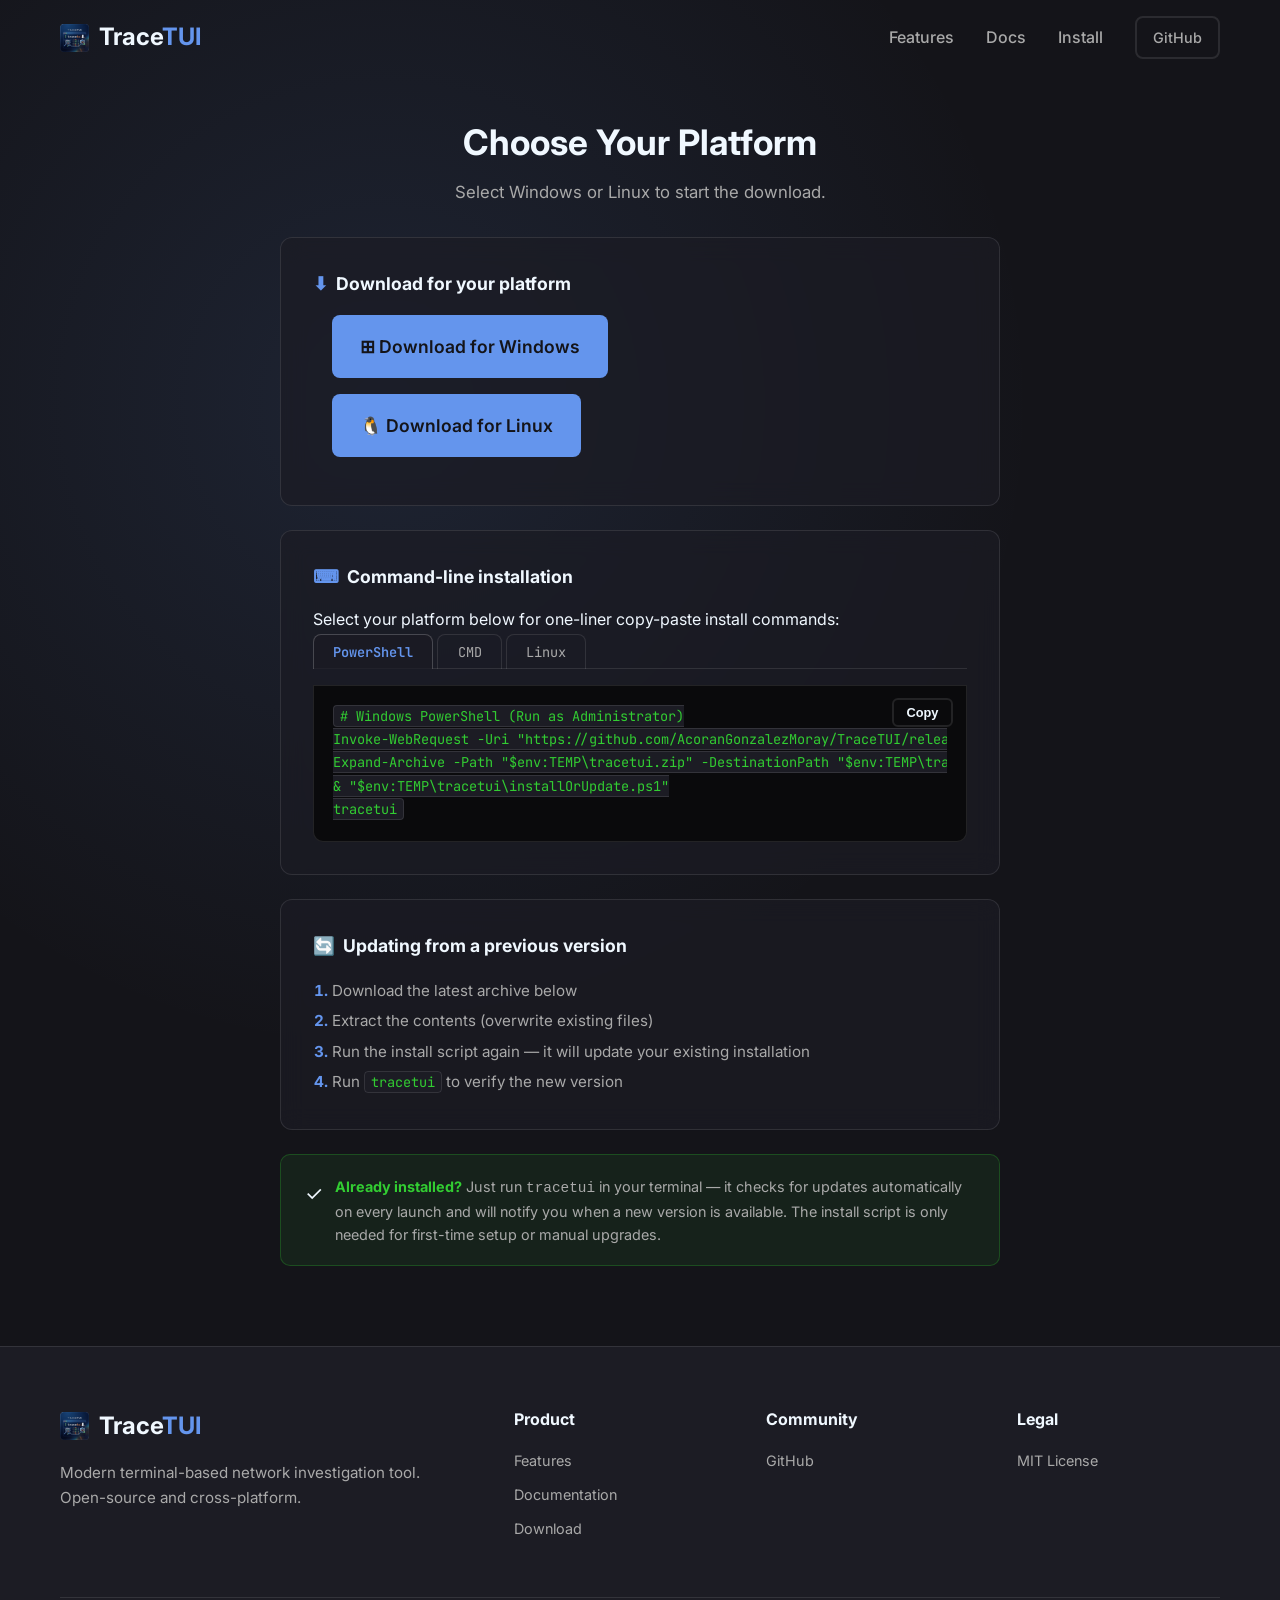
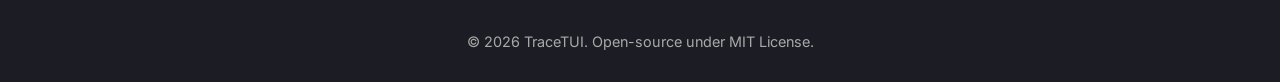
==== commit f051ba45: "🧪: Updated tests" ====
--- a/docs/download.html
+++ b/docs/download.html
@@ -55,6 +55,26 @@
                 </ol>
             </div>
 
+            <div class="download-card" id="cliSteps">
+                <h3><span class="dl-icon">⌨</span> Command-line installation</h3>
+                <div id="cliContent">
+                    <p>Select your platform below for one-liner copy-paste install commands:</p>
+                    <div class="cli-tabs">
+                        <button class="cli-tab active" data-platform="powershell">PowerShell</button>
+                        <button class="cli-tab" data-platform="cmd">CMD</button>
+                        <button class="cli-tab" data-platform="linux">Linux</button>
+                    </div>
+                    <div class="cli-code">
+                        <pre id="cliPre"><code id="cliCode"># Windows PowerShell (Run as Administrator)
+Invoke-WebRequest -Uri "https://github.com/AcoranGonzalezMoray/TraceTUI/releases/latest/download/tracetui-x86_64-pc-windows-gnu.zip" -OutFile "$env:TEMP\tracetui.zip"
+Expand-Archive -Path "$env:TEMP\tracetui.zip" -DestinationPath "$env:TEMP\tracetui" -Force
+& "$env:TEMP\tracetui\installOrUpdate.ps1"
+tracetui</code></pre>
+                        <button class="btn btn-sm btn-outline" id="copyBtn" onclick="copyCliCode()">Copy</button>
+                    </div>
+                </div>
+            </div>
+
             <div class="download-card">
                 <h3><span class="dl-icon">🔄</span> Updating from a previous version</h3>
                 <ol>
@@ -112,7 +132,6 @@
     </footer>
 
     <script>
-        // Navbar scroll effect
         (function () {
             var navbar = document.getElementById('navbar');
             if (navbar) {
@@ -229,6 +248,43 @@
                 }
             }, 1000);
         })();
+
+        (function () {
+            var CLI_CODES = {
+                powershell: '# Windows PowerShell (Run as Administrator)\nInvoke-WebRequest -Uri "https://github.com/AcoranGonzalezMoray/TraceTUI/releases/latest/download/tracetui-x86_64-pc-windows-gnu.zip" -OutFile "$env:TEMP\\tracetui.zip"\nExpand-Archive -Path "$env:TEMP\\tracetui.zip" -DestinationPath "$env:TEMP\\tracetui" -Force\n& "$env:TEMP\\tracetui\\installOrUpdate.ps1"\ntracetui',
+                cmd: ':: Windows CMD (Run as Administrator)\npowershell -Command "Invoke-WebRequest -Uri \'https://github.com/AcoranGonzalezMoray/TraceTUI/releases/latest/download/tracetui-x86_64-pc-windows-gnu.zip\' -OutFile \'%TEMP%\\tracetui.zip\'"\npowershell -Command "Expand-Archive -Path \'%TEMP%\\tracetui.zip\' -DestinationPath \'%TEMP%\\tracetui\' -Force"\npowershell -Command "& \'%TEMP%\\tracetui\\installOrUpdate.ps1\'"\ntracetui',
+                linux: '# Linux (curl)\ncurl -L -o /tmp/tracetui.tar.gz "https://github.com/AcoranGonzalezMoray/TraceTUI/releases/latest/download/tracetui-x86_64-unknown-linux-gnu.tar.gz"\ntar xzf /tmp/tracetui.tar.gz -C /tmp\nchmod +x /tmp/installOrUpdate.sh\nsudo sh /tmp/installOrUpdate.sh\ntracetui'
+            };
+
+            var tabs = document.querySelectorAll('.cli-tab');
+            var codeEl = document.getElementById('cliCode');
+
+            if (tabs.length > 0 && codeEl) {
+                tabs.forEach(function (tab) {
+                    tab.addEventListener('click', function () {
+                        tabs.forEach(function (t) { t.classList.remove('active'); });
+                        this.classList.add('active');
+                        var platform = this.getAttribute('data-platform');
+                        if (CLI_CODES[platform]) {
+                            codeEl.textContent = CLI_CODES[platform];
+                        }
+                    });
+                });
+            }
+
+            window.copyCliCode = function () {
+                var codeEl = document.getElementById('cliCode');
+                var text = codeEl.textContent;
+                if (navigator.clipboard && navigator.clipboard.writeText) {
+                    navigator.clipboard.writeText(text).then(function () {
+                        var btn = document.getElementById('copyBtn');
+                        var orig = btn.textContent;
+                        btn.textContent = 'Copied!';
+                        setTimeout(function () { btn.textContent = orig; }, 2000);
+                    });
+                }
+            };
+        })();
     </script>
 </body>
 </html>
--- a/docs/css/style.css
+++ b/docs/css/style.css
@@ -416,27 +416,734 @@
 
 /* TUI Body - Three Panel Layout (25%/50%/25%) */
 .tui-body {
-    display: grid;
-    grid-template-columns: 25% minmax(0, 1fr) 25%;
+    display: flex;
     flex: 1;
     min-height: 380px;
-}
-
-.tui-panel {
+    border-top: 1px solid var(--border);
+}
+
+/* Nav Sidebar */
+.tui-nav-sidebar {
+    display: flex;
+    flex-direction: column;
+    width: 44px;
+    min-width: 44px;
+    border-right: 1px solid var(--border);
+    background: var(--background-alt);
+    transition: width 0.3s ease;
+    overflow: hidden;
+}
+
+.tui-nav-sidebar.nav-collapsed {
+    width: 22px;
+    min-width: 22px;
+}
+
+.tui-nav-sidebar.nav-collapsed .nav-label {
+    display: none;
+}
+
+.tui-nav-sidebar.nav-collapsed .nav-item {
+    padding: 4px 2px;
+    justify-content: center;
+}
+
+.nav-item {
+    display: flex;
+    align-items: center;
+    gap: 4px;
+    padding: 6px 8px;
+    cursor: pointer;
+    position: relative;
+    transition: background 0.2s;
+    font-size: 0.68rem;
+    border-bottom: 1px solid rgba(255, 255, 255, 0.03);
+}
+
+.nav-item:hover {
+    background: rgba(100, 149, 237, 0.08);
+}
+
+.nav-item.nav-selected {
+    background: rgba(100, 149, 237, 0.15);
+    border: 1px solid var(--primary);
+    border-radius: 4px;
+    margin: 2px;
+    padding: 5px 7px;
+}
+
+.nav-icon {
+    font-size: 0.85rem;
+    flex-shrink: 0;
+}
+
+.nav-item.nav-selected .nav-icon {
+    color: var(--primary);
+    font-weight: 700;
+}
+
+.nav-label {
+    color: var(--text-dim);
+    white-space: nowrap;
+    overflow: hidden;
+    text-overflow: ellipsis;
+}
+
+.nav-item.nav-selected .nav-label {
+    color: var(--primary);
+    font-weight: 600;
+}
+
+/* Content Area (right of nav sidebar) */
+.tui-content-area {
+    flex: 1;
+    display: flex;
+    flex-direction: column;
+    min-width: 0;
+}
+
+/* Nav Views - only one visible at a time */
+.nav-view {
+    display: none;
+    flex: 1;
+    min-height: 0;
+}
+
+.tui-body[data-active-nav="main"] .nav-view-main,
+.tui-body[data-active-nav="trends"] .nav-view-trends,
+.tui-body[data-active-nav="storage"] .nav-view-storage,
+.tui-body[data-active-nav="libraries"] .nav-view-libraries,
+.tui-body[data-active-nav="containers"] .nav-view-containers {
+    display: flex;
+}
+
+/* Main view uses 3-column grid for its children */
+.nav-view-main {
+    display: none;
+    flex-direction: row;
+    min-height: 380px;
+}
+
+.tui-body[data-active-nav="main"] .nav-view-main {
+    display: flex;
+}
+
+.nav-view-main .tui-panel {
     display: flex;
     flex-direction: column;
     overflow: hidden;
 }
 
-.tui-left {
+.nav-view-main .tui-left {
+    width: 25%;
+    min-width: 0;
     border-right: 1px solid var(--border);
 }
 
-.tui-center {
+.nav-view-main .tui-center {
+    flex: 1;
+    min-width: 0;
     border-right: 1px solid var(--border);
 }
 
+.nav-view-main .tui-right {
+    width: 25%;
+    min-width: 0;
+}
+
 .panel-titlebar {
+    background: var(--primary);
+    color: var(--background);
+    font-weight: 700;
+    padding: 3px 8px;
+    font-size: 0.68rem;
+    letter-spacing: 0.5px;
+    flex-shrink: 0;
+}
+
+/* ============================================
+   TRENDS VIEW (NavView::TrendGraphs)
+   ============================================ */
+.nav-view-trends {
+    flex-direction: column;
+    padding: 0;
+    overflow-y: auto;
+    border-top: none;
+}
+
+.trends-kpi-row {
+    display: flex;
+    gap: 4px;
+    padding: 4px;
+    border-bottom: 1px solid var(--border);
+}
+
+.kpi-card {
+    flex: 1;
+    display: flex;
+    flex-direction: column;
+    align-items: center;
+    padding: 6px 4px;
+    background: var(--card-bg);
+    border: 1px solid var(--border);
+    border-radius: 6px;
+    gap: 2px;
+}
+
+.kpi-icon { font-size: 0.9rem; }
+.kpi-primary { color: var(--primary); }
+.kpi-success { color: var(--success); }
+.kpi-warning { color: var(--warning); }
+.kpi-danger { color: var(--danger); }
+.kpi-dim { color: var(--text-dim); }
+
+.kpi-val {
+    font-size: 1rem;
+    font-weight: 700;
+    color: var(--text-main);
+    font-family: var(--font-mono);
+}
+
+.kpi-lbl {
+    font-size: 0.6rem;
+    color: var(--text-dim);
+    text-transform: uppercase;
+    letter-spacing: 0.5px;
+}
+
+.trends-sparkline-row {
+    display: flex;
+    gap: 4px;
+    padding: 4px;
+    border-bottom: 1px solid var(--border);
+}
+
+.trends-spark-col {
+    flex: 1;
+    border: 1px solid var(--border);
+    border-radius: 4px;
+    overflow: hidden;
+}
+
+.spark-stats {
+    display: flex;
+    justify-content: space-between;
+    padding: 2px 8px 4px;
+    font-size: 0.6rem;
+    color: var(--text-dim);
+    font-family: var(--font-mono);
+}
+
+.trends-mid-row {
+    display: flex;
+    gap: 4px;
+    padding: 4px;
+    flex: 1;
+    border-bottom: 1px solid var(--border);
+}
+
+.trends-dist-col {
+    flex: 1;
+    border: 1px solid var(--border);
+    border-radius: 4px;
+    overflow: hidden;
+}
+
+.trends-top-col {
+    flex: 1;
+    border: 1px solid var(--border);
+    border-radius: 4px;
+    overflow: hidden;
+}
+
+.dist-list {
+    display: flex;
+    flex-direction: column;
+    padding: 4px 8px;
+    gap: 3px;
+}
+
+.dist-row {
+    display: flex;
+    align-items: center;
+    gap: 6px;
+    font-size: 0.65rem;
+}
+
+.dist-lbl {
+    width: 60px;
+    color: var(--text-dim);
+    flex-shrink: 0;
+    font-family: var(--font-mono);
+}
+
+.dist-bar-track {
+    flex: 1;
+    height: 10px;
+    background: rgba(255,255,255,0.05);
+    border-radius: 3px;
+    overflow: hidden;
+}
+
+.dist-bar {
+    height: 100%;
+    border-radius: 3px;
+    transition: width 0.3s;
+}
+
+.dist-danger { background: var(--danger); }
+.dist-warning { background: var(--warning); }
+.dist-success { background: var(--success); }
+.dist-primary { background: var(--primary); }
+.dist-dim { background: var(--text-dim); }
+
+.dist-pct {
+    width: 35px;
+    text-align: right;
+    color: var(--text-dim);
+    font-family: var(--font-mono);
+    font-size: 0.6rem;
+}
+
+.top-list {
+    display: flex;
+    flex-direction: column;
+    padding: 4px 8px;
+    gap: 4px;
+}
+
+.top-row {
+    display: flex;
+    align-items: center;
+    gap: 6px;
+    font-size: 0.65rem;
+}
+
+.top-name {
+    width: 80px;
+    color: var(--text-main);
+    overflow: hidden;
+    text-overflow: ellipsis;
+    white-space: nowrap;
+}
+
+.top-bar-track {
+    flex: 1;
+    height: 8px;
+    background: rgba(255,255,255,0.05);
+    border-radius: 3px;
+    overflow: hidden;
+}
+
+.top-bar {
+    height: 100%;
+    background: var(--primary);
+    border-radius: 3px;
+    transition: width 0.3s;
+}
+
+.top-pct {
+    width: 50px;
+    text-align: right;
+    color: var(--text-dim);
+    font-family: var(--font-mono);
+    font-size: 0.6rem;
+}
+
+.trends-bottom-row {
+    display: flex;
+    gap: 4px;
+    padding: 4px;
+}
+
+.trends-protocol-col {
+    flex: 1;
+    border: 1px solid var(--border);
+    border-radius: 4px;
+    overflow: hidden;
+}
+
+.trends-country-col {
+    flex: 1;
+    border: 1px solid var(--border);
+    border-radius: 4px;
+    overflow: hidden;
+}
+
+/* ============================================
+   STORAGE VIEW (NavView::Storage)
+   ============================================ */
+.nav-view-storage {
+    flex-direction: row;
+    border-top: none;
+}
+
+.storage-col {
+    display: flex;
+    flex-direction: column;
+    border-right: 1px solid var(--border);
+    overflow-y: auto;
+}
+
+.storage-disks-col {
+    width: 28%;
+    min-width: 0;
+}
+
+.storage-browser-col {
+    flex: 1;
+    min-width: 0;
+}
+
+.storage-actions-col {
+    width: 22%;
+    min-width: 0;
+    border-right: none;
+}
+
+.disk-list {
+    display: flex;
+    flex-direction: column;
+    padding: 4px;
+    gap: 2px;
+}
+
+.disk-item {
+    display: flex;
+    align-items: center;
+    gap: 6px;
+    padding: 4px 6px;
+    font-size: 0.68rem;
+    cursor: pointer;
+    border-radius: 3px;
+}
+
+.disk-item.disk-selected {
+    background: var(--primary);
+    color: var(--background);
+}
+
+.disk-dev {
+    width: 24px;
+    font-weight: 700;
+    font-family: var(--font-mono);
+}
+
+.disk-bar-track {
+    flex: 1;
+    height: 8px;
+    background: rgba(255,255,255,0.05);
+    border-radius: 3px;
+    overflow: hidden;
+}
+
+.disk-bar-fill {
+    height: 100%;
+    border-radius: 3px;
+}
+
+.disk-ok { background: var(--success); }
+.disk-warn { background: var(--warning); }
+.disk-danger { background: var(--danger); }
+
+.disk-pct {
+    width: 35px;
+    text-align: right;
+    font-family: var(--font-mono);
+    font-size: 0.6rem;
+    color: var(--text-dim);
+}
+
+.disk-props {
+    display: flex;
+    flex-direction: column;
+    padding: 4px 8px;
+    gap: 2px;
+    font-size: 0.65rem;
+}
+
+.prop-row {
+    display: flex;
+    gap: 6px;
+}
+
+.prop-lbl {
+    color: var(--text-dim);
+    width: 50px;
+    flex-shrink: 0;
+}
+
+.prop-val {
+    color: var(--text-main);
+    font-family: var(--font-mono);
+}
+
+.fb-header {
+    padding: 4px 8px;
+    font-size: 0.65rem;
+    color: var(--text-dim);
+    border-bottom: 1px solid var(--border);
+    font-family: var(--font-mono);
+}
+
+.fb-table {
+    display: flex;
+    flex-direction: column;
+    flex: 1;
+}
+
+.fb-header-row {
+    display: flex;
+    padding: 3px 8px;
+    font-size: 0.62rem;
+    color: var(--text-dim);
+    border-bottom: 1px solid var(--border);
+    font-weight: 600;
+}
+
+.fb-row {
+    display: flex;
+    padding: 3px 8px;
+    font-size: 0.65rem;
+    border-bottom: 1px solid rgba(255,255,255,0.02);
+    cursor: pointer;
+}
+
+.fb-row.fb-selected {
+    background: var(--primary);
+    color: var(--background);
+}
+
+.fb-row.fb-dir { color: var(--primary); font-weight: 600; }
+.fb-row.fb-file { color: var(--text-main); }
+
+.fb-c-name { flex: 1; }
+.fb-c-size { width: 70px; text-align: right; font-family: var(--font-mono); color: var(--text-dim); }
+.fb-c-mod { width: 80px; text-align: right; font-family: var(--font-mono); color: var(--text-dim); }
+.fb-icon { margin-right: 4px; }
+
+/* ============================================
+   LIBRARIES VIEW (NavView::LibraryInspection)
+   ============================================ */
+.nav-view-libraries {
+    flex-direction: row;
+    border-top: none;
+}
+
+.lib-col {
+    display: flex;
+    flex-direction: column;
+    border-right: 1px solid var(--border);
+    overflow-y: auto;
+}
+
+.lib-proc-col {
+    width: 22%;
+    min-width: 0;
+}
+
+.lib-table-col {
+    flex: 1;
+    min-width: 0;
+}
+
+.lib-actions-col {
+    width: 22%;
+    min-width: 0;
+    border-right: none;
+}
+
+.lib-proc-list {
+    display: flex;
+    flex-direction: column;
+}
+
+.lib-proc {
+    display: flex;
+    align-items: center;
+    gap: 6px;
+    padding: 5px 8px;
+    font-size: 0.65rem;
+    border-bottom: 1px solid rgba(255,255,255,0.03);
+    cursor: pointer;
+}
+
+.lib-proc.lib-selected {
+    background: var(--primary);
+    color: var(--background);
+}
+
+.lib-proc-name { flex: 1; font-weight: 600; }
+.lib-proc-cnt { color: var(--text-dim); font-family: var(--font-mono); }
+.lib-proc-threat { color: var(--danger); font-family: var(--font-mono); }
+
+.lib-tbl {
+    display: flex;
+    flex-direction: column;
+}
+
+.lib-tbl-hdr {
+    display: flex;
+    padding: 3px 8px;
+    font-size: 0.62rem;
+    color: var(--text-dim);
+    border-bottom: 1px solid var(--border);
+    font-weight: 600;
+}
+
+.lib-tbl-row {
+    display: flex;
+    padding: 4px 8px;
+    font-size: 0.65rem;
+    border-bottom: 1px solid rgba(255,255,255,0.02);
+    cursor: pointer;
+}
+
+.lib-tbl-row.lib-selected {
+    background: var(--primary);
+    color: var(--background);
+}
+
+.lib-c-name { flex: 2; overflow: hidden; text-overflow: ellipsis; }
+.lib-c-size { width: 60px; text-align: right; font-family: var(--font-mono); }
+.lib-c-origin { width: 80px; text-align: center; }
+.lib-c-sign { width: 70px; text-align: center; }
+.lib-c-risk { width: 60px; text-align: center; font-weight: 600; }
+
+.lib-org-system { color: var(--success); }
+.lib-org-prog { color: var(--text-main); }
+.lib-org-temp { color: var(--danger); font-weight: 700; }
+
+.lib-sig-ok { color: var(--success); }
+.lib-sig-warn { color: var(--warning); font-weight: 600; }
+
+.lib-risk-safe { color: var(--success); }
+.lib-risk-susp { color: var(--warning); font-weight: 600; }
+
+/* ============================================
+   CONTAINERS VIEW (NavView::Containers)
+   ============================================ */
+.nav-view-containers {
+    flex-direction: row;
+    border-top: none;
+}
+
+.ct-col {
+    display: flex;
+    flex-direction: column;
+    border-right: 1px solid var(--border);
+    overflow-y: auto;
+}
+
+.ct-list-col {
+    width: 30%;
+    min-width: 0;
+}
+
+.ct-details-col {
+    flex: 1;
+    min-width: 0;
+}
+
+.ct-actions-col {
+    width: 22%;
+    min-width: 0;
+    border-right: none;
+}
+
+.ct-summary {
+    padding: 3px 8px;
+    font-size: 0.62rem;
+    color: var(--text-dim);
+    font-family: var(--font-mono);
+    border-bottom: 1px solid var(--border);
+}
+
+.ct-list {
+    display: flex;
+    flex-direction: column;
+}
+
+.ct-item {
+    display: flex;
+    align-items: center;
+    gap: 6px;
+    padding: 5px 8px;
+    font-size: 0.65rem;
+    border-bottom: 1px solid rgba(255,255,255,0.03);
+    cursor: pointer;
+}
+
+.ct-item.ct-selected {
+    background: var(--primary);
+    color: var(--background);
+}
+
+.ct-state-badge {
+    padding: 1px 5px;
+    border-radius: 3px;
+    font-size: 0.58rem;
+    font-weight: 700;
+    font-family: var(--font-mono);
+    flex-shrink: 0;
+}
+
+.ct-running { background: rgba(50,205,50,0.2); color: var(--success); }
+.ct-stopped { background: rgba(220,20,60,0.2); color: var(--danger); }
+.ct-paused { background: rgba(255,215,0,0.2); color: var(--warning); }
+
+.ct-name {
+    flex: 1;
+    overflow: hidden;
+    text-overflow: ellipsis;
+}
+
+.ct-img {
+    color: var(--text-dim);
+    font-family: var(--font-mono);
+    font-size: 0.6rem;
+}
+
+.ct-id-grid, .ct-rt-grid {
+    display: flex;
+    flex-direction: column;
+    padding: 4px 8px;
+    gap: 2px;
+}
+
+.ct-id-row, .ct-rt-row {
+    display: flex;
+    gap: 6px;
+    font-size: 0.65rem;
+}
+
+.ct-id-lbl, .ct-rt-lbl {
+    color: var(--text-dim);
+    width: 60px;
+    flex-shrink: 0;
+}
+
+.ct-id-val, .ct-rt-val {
+    color: var(--text-main);
+    font-family: var(--font-mono);
+}
+
+.ct-usage {
+    padding: 2px 8px;
+}
+
+.ct-gauge-row {
+    display: flex;
+    align-items: center;
+    gap: 8px;
+    padding: 2px 0;
+}
+
+.ct-identity {
+    border: 1px solid var(--success);
+    border-radius: 4px;
+    margin: 3px;
+}
     background: var(--primary);
     color: var(--background);
     font-weight: 700;
@@ -844,6 +1551,7 @@
 .act-dim { color: var(--text-dim); }
 .act-warn { color: var(--warning); }
 .act-success { color: var(--success); }
+.act-accent { color: var(--accent); }
 
 .action-item.action-selected .act-icon {
     color: var(--background);
@@ -1355,6 +2063,36 @@
     z-index: 2;
 }
 
+.tui-app.highlight-nav-sidebar .tui-nav-sidebar {
+    box-shadow: inset 2px 0 0 0 var(--primary), 2px 0 10px rgba(100, 149, 237, 0.3);
+    position: relative;
+    z-index: 2;
+}
+
+.tui-app.highlight-trends .nav-view-trends {
+    box-shadow: inset 0 0 0 2px var(--primary), 0 0 20px rgba(100, 149, 237, 0.3);
+    position: relative;
+    z-index: 2;
+}
+
+.tui-app.highlight-storage .nav-view-storage {
+    box-shadow: inset 0 0 0 2px var(--primary), 0 0 20px rgba(100, 149, 237, 0.3);
+    position: relative;
+    z-index: 2;
+}
+
+.tui-app.highlight-libraries .nav-view-libraries {
+    box-shadow: inset 0 0 0 2px var(--primary), 0 0 20px rgba(100, 149, 237, 0.3);
+    position: relative;
+    z-index: 2;
+}
+
+.tui-app.highlight-containers .nav-view-containers {
+    box-shadow: inset 0 0 0 2px var(--primary), 0 0 20px rgba(100, 149, 237, 0.3);
+    position: relative;
+    z-index: 2;
+}
+
 .tui-app.highlight-status .tui-statusbar {
     box-shadow: inset 0 -2px 0 0 var(--primary), 0 0 20px rgba(100, 149, 237, 0.3);
     position: relative;
@@ -1372,7 +2110,9 @@
 .tui-app.guide-active.dim-others .tui-panel:not(.highlighted),
 .tui-app.guide-active.dim-others .tui-header:not(.highlighted),
 .tui-app.guide-active.dim-others .tui-hintbar:not(.highlighted),
-.tui-app.guide-active.dim-others .tui-statusbar:not(.highlighted) {
+.tui-app.guide-active.dim-others .tui-statusbar:not(.highlighted),
+.tui-app.guide-active.dim-others .tui-nav-sidebar:not(.highlighted),
+.tui-app.guide-active.dim-others .nav-view:not(.highlighted) {
     opacity: 0.2;
     filter: blur(1px);
 }
@@ -2696,6 +3436,73 @@
     border: 1px solid var(--border);
 }
 
+/* CLI installation tab styles */
+.cli-tabs {
+    display: flex;
+    gap: 4px;
+    margin-bottom: 1rem;
+    border-bottom: 1px solid var(--border);
+    padding-bottom: 0;
+}
+
+.cli-tab {
+    background: transparent;
+    border: 1px solid var(--border);
+    border-bottom: none;
+    color: var(--text-dim);
+    padding: 0.5rem 1.2rem;
+    border-radius: 8px 8px 0 0;
+    cursor: pointer;
+    font-family: var(--font-mono);
+    font-size: 0.85rem;
+    transition: var(--transition);
+    position: relative;
+    top: 1px;
+}
+
+.cli-tab:hover {
+    color: var(--text-main);
+    background: rgba(100, 149, 237, 0.08);
+}
+
+.cli-tab.active {
+    color: var(--primary);
+    background: var(--card-bg);
+    border-color: var(--border-bright);
+    font-weight: 600;
+}
+
+.cli-code {
+    background: var(--background-alt);
+    border: 1px solid var(--border);
+    border-radius: 0 0 10px 10px;
+    padding: 1.2rem;
+    position: relative;
+}
+
+.cli-code pre {
+    margin: 0;
+    padding: 0;
+    overflow-x: auto;
+    font-family: var(--font-mono);
+    font-size: 0.82rem;
+    line-height: 1.7;
+    color: var(--text-main);
+    white-space: pre;
+}
+
+.cli-code #copyBtn {
+    position: absolute;
+    top: 0.8rem;
+    right: 0.8rem;
+}
+
+.download-card .btn-sm {
+    padding: 0.3rem 0.8rem;
+    font-size: 0.8rem;
+    border-radius: 6px;
+}
+
 .update-note {
     background: rgba(50, 205, 50, 0.08);
     border: 1px solid rgba(50, 205, 50, 0.25);
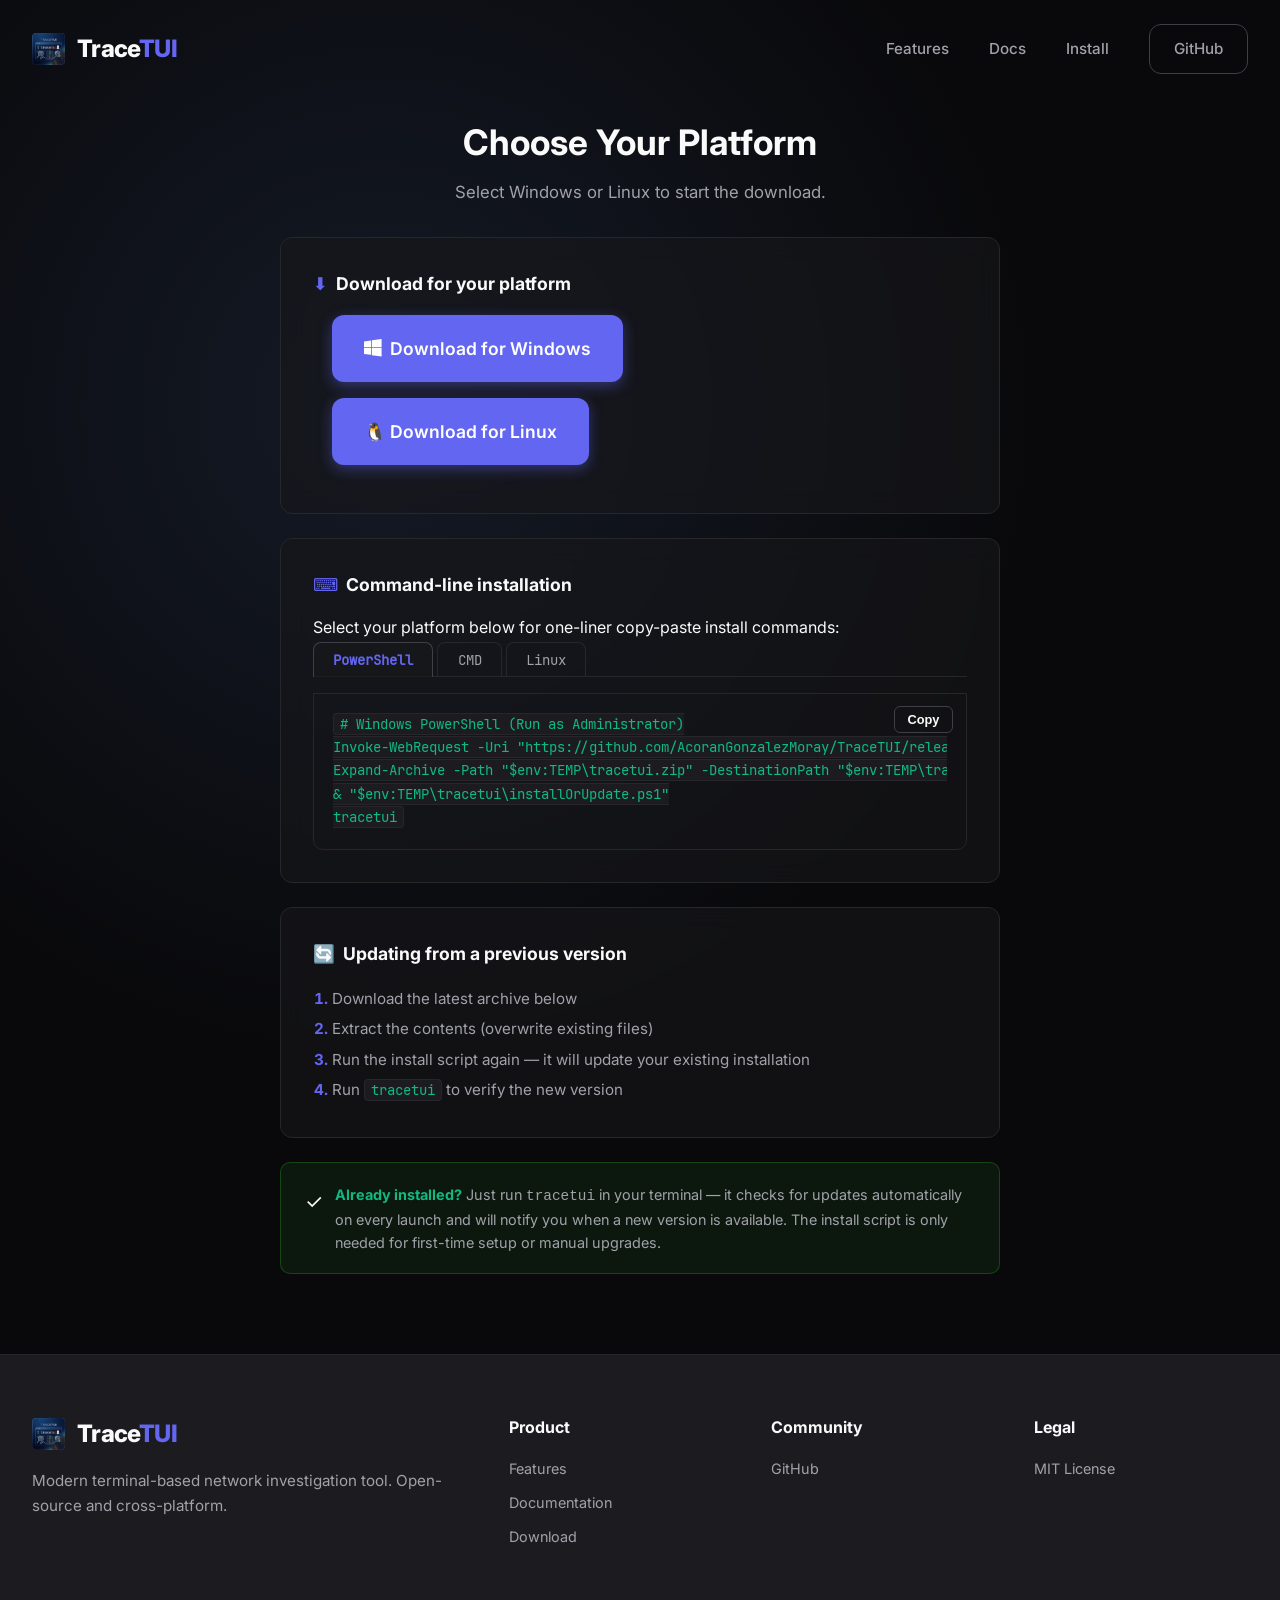
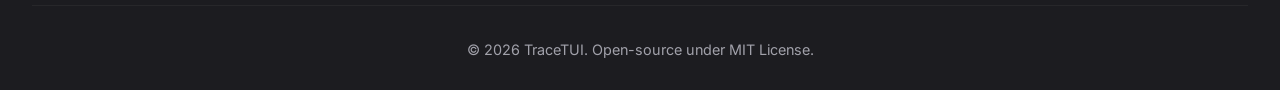
==== commit 9b32aa55: "💄: add landing page documentation and assets with interactive TUI preview" ====
--- a/docs/download.html
+++ b/docs/download.html
@@ -77,7 +77,7 @@
 
             <div class="download-card">
                 <h3><span class="dl-icon">🔄</span> Updating from a previous version</h3>
-                <ol>
+                <ol id="updateList">
                     <li>Download the latest archive below</li>
                     <li>Extract the contents (overwrite existing files)</li>
                     <li>Run the install script again — it will update your existing installation</li>
@@ -121,7 +121,7 @@
                 <div class="footer-links">
                     <h4>Legal</h4>
                     <ul>
-                        <li><a href="#">MIT License</a></li>
+                        <li><a href="https://github.com/AcoranGonzalezMoray/TraceTUI/blob/main/LICENSE" target="_blank">MIT License</a></li>
                     </ul>
                 </div>
             </div>
@@ -148,7 +148,7 @@
             var DOWNLOADS = {
                 windows: {
                     label: 'Windows',
-                    icon: '⊞',
+                    icon: '<svg viewBox="0 0 88 88" fill="currentColor" style="width: 1em; height: 1em; display: inline-block; vertical-align: middle;"><path d="M0 12.4l35.68-4.86v33.91H0V12.4zm0 33.1h35.68v33.9L0 74.55V45.5zM39.69 6.84L88 0v41.45H39.69V6.84zm0 38.61H88V88L39.69 81.16V45.45z"/></svg>',
                     url: 'https://github.com/AcoranGonzalezMoray/TraceTUI/releases/latest/download/tracetui-x86_64-pc-windows-gnu.zip',
                     archive: 'tracetui-x86_64-pc-windows-gnu.zip',
                     steps: [
@@ -211,7 +211,7 @@
             }
 
             var platformIcon = document.getElementById('platformIcon');
-            platformIcon.textContent = info.icon;
+            platformIcon.innerHTML = info.icon;
             document.getElementById('platformLabel').textContent = info.label;
             document.getElementById('dlTitle').textContent = 'Downloading ' + info.label + ' Build';
             document.getElementById('dlSubtitle').textContent = 'Your download of ' + info.archive + ' will start in a moment.';
@@ -225,9 +225,8 @@
                 stepsList.appendChild(li);
             });
 
-            var updateCard = document.querySelectorAll('.download-card')[1];
-            if (updateCard) {
-                var updateList = updateCard.querySelector('ol');
+            var updateList = document.getElementById('updateList');
+            if (updateList) {
                 updateList.innerHTML = '';
                 info.updateSteps.forEach(function (s) {
                     var li = document.createElement('li');
@@ -250,6 +249,9 @@
         })();
 
         (function () {
+            var params = new URLSearchParams(window.location.search);
+            var initPlatform = params.get('platform') || '';
+            
             var CLI_CODES = {
                 powershell: '# Windows PowerShell (Run as Administrator)\nInvoke-WebRequest -Uri "https://github.com/AcoranGonzalezMoray/TraceTUI/releases/latest/download/tracetui-x86_64-pc-windows-gnu.zip" -OutFile "$env:TEMP\\tracetui.zip"\nExpand-Archive -Path "$env:TEMP\\tracetui.zip" -DestinationPath "$env:TEMP\\tracetui" -Force\n& "$env:TEMP\\tracetui\\installOrUpdate.ps1"\ntracetui',
                 cmd: ':: Windows CMD (Run as Administrator)\npowershell -Command "Invoke-WebRequest -Uri \'https://github.com/AcoranGonzalezMoray/TraceTUI/releases/latest/download/tracetui-x86_64-pc-windows-gnu.zip\' -OutFile \'%TEMP%\\tracetui.zip\'"\npowershell -Command "Expand-Archive -Path \'%TEMP%\\tracetui.zip\' -DestinationPath \'%TEMP%\\tracetui\' -Force"\npowershell -Command "& \'%TEMP%\\tracetui\\installOrUpdate.ps1\'"\ntracetui',
@@ -270,6 +272,15 @@
                         }
                     });
                 });
+
+                // Auto-select based on initial platform parameter
+                if (initPlatform === 'linux') {
+                    var linuxTab = document.querySelector('.cli-tab[data-platform="linux"]');
+                    if (linuxTab) linuxTab.click();
+                } else if (initPlatform === 'windows') {
+                    var psTab = document.querySelector('.cli-tab[data-platform="powershell"]');
+                    if (psTab) psTab.click();
+                }
             }
 
             window.copyCliCode = function () {
@@ -280,7 +291,13 @@
                         var btn = document.getElementById('copyBtn');
                         var orig = btn.textContent;
                         btn.textContent = 'Copied!';
-                        setTimeout(function () { btn.textContent = orig; }, 2000);
+                        btn.style.borderColor = 'var(--success)';
+                        btn.style.color = 'var(--success)';
+                        setTimeout(function () { 
+                            btn.textContent = orig; 
+                            btn.style.borderColor = '';
+                            btn.style.color = '';
+                        }, 2000);
                     });
                 }
             };
--- a/docs/css/style.css
+++ b/docs/css/style.css
@@ -1,33 +1,45 @@
 /* TraceTUI Landing Page - Exact TUI Match */
 
 :root {
-    --primary: #6495ed;
-    --term-w: min(75vw, 1300px);
-    --primary-glow: rgba(100, 149, 237, 0.4);
-    --primary-dark: #4169e1;
-    --secondary: #778899;
-    --accent: #ffa500;
-    --background: #141419;
-    --background-light: #1c1c24;
-    --background-alt: #0a0a0c;
-    --text-main: #f0f8ff;
-    --text-dim: #a9a9a9;
-    --success: #32cd32;
-    --warning: #ffd700;
-    --danger: #dc143c;
-    --border: rgba(255, 255, 255, 0.1);
-    --border-bright: rgba(255, 255, 255, 0.2);
-    --card-bg: rgba(28, 28, 36, 0.7);
-    --terminal-bg: #141419;
-    --font-main: 'Inter', sans-serif;
-    --font-mono: 'JetBrains Mono', monospace;
-    --transition: all 0.4s cubic-bezier(0.16, 1, 0.3, 1);
-    --shadow: 0 10px 30px rgba(0, 0, 0, 0.5);
-    --shadow-lg: 0 20px 50px rgba(0, 0, 0, 0.7);
-}
-
-@media (min-width: 1300px) and (max-width: 1852px) {
-    :root { --term-w: min(60vw, 1000px); }
+    --primary: #6366f1;
+    --primary-glow: rgba(99, 102, 241, 0.5);
+    --primary-dark: #4f46e5;
+    --secondary: #64748b;
+    --primary-glow: rgba(99, 102, 241, 0.4);
+    --secondary: #0ea5e9;
+    --accent: #f59e0b;
+    --success: #10b981;
+    --danger: #ef4444;
+    --warning: #f59e0b;
+    --background: #09090b;
+    --background-raised: #18181b;
+    --background-light: #1c1c20;
+    --terminal-bg: #09090b;
+    --card-bg: rgba(24, 24, 27, 0.6);
+    --border: #27272a;
+    --border-bright: #3f3f46;
+    --text-main: #fafafa;
+    --text-dim: #a1a1aa;
+    --font-sans: 'Inter', system-ui, sans-serif;
+    --font-mono: 'NerdFont', 'JetBrains Mono', monospace;
+    --transition-fast: 0.2s cubic-bezier(0.16, 1, 0.3, 1);
+    --transition-slow: 0.6s cubic-bezier(0.16, 1, 0.3, 1);
+    --shadow-lg: 0 10px 15px -3px rgba(0, 0, 0, 0.1), 0 4px 6px -2px rgba(0, 0, 0, 0.05);
+    --shadow-2xl: 0 25px 50px -12px rgba(0, 0, 0, 0.25);
+    --term-w: min(85vw, 1200px);
+}
+
+/* Nerd Font for UI icons */
+@font-face {
+    font-family: 'NerdFont';
+    src: url('../assets/fonts/JetBrainsMonoNerdFont-Regular.ttf') format('truetype');
+    font-display: swap;
+}
+
+@media (min-width: 1400px) {
+    :root {
+        --term-w: 1100px;
+    }
 }
 
 * {
@@ -38,30 +50,79 @@
 
 html {
     scroll-behavior: smooth;
+    scroll-padding-top: 80px;
 }
 
 body {
-    font-family: var(--font-main);
+    font-family: var(--font-sans);
     background: var(--background);
     color: var(--text-main);
     line-height: 1.6;
     overflow-x: hidden;
-}
-
-a {
-    text-decoration: none;
-    color: var(--primary);
-    transition: var(--transition);
-}
-
-a:hover {
-    color: var(--primary-dark);
-}
-
-.container {
-    max-width: 1200px;
-    margin: 0 auto;
-    padding: 0 20px;
+    -webkit-font-smoothing: antialiased;
+}
+
+/* Animations */
+@keyframes fadeInUp {
+    from {
+        opacity: 0;
+        transform: translateY(30px);
+    }
+
+    to {
+        opacity: 1;
+        transform: translateY(0);
+    }
+}
+
+@keyframes fadeInRight {
+    from {
+        opacity: 0;
+        transform: translateX(30px);
+    }
+
+    to {
+        opacity: 1;
+        transform: translateX(0);
+    }
+}
+
+@keyframes float {
+
+    0%,
+    100% {
+        transform: translateY(0);
+    }
+
+    50% {
+        transform: translateY(-10px);
+    }
+}
+
+@keyframes pulse {
+
+    0%,
+    100% {
+        opacity: 1;
+        transform: scale(1);
+    }
+
+    50% {
+        opacity: 0.5;
+        transform: scale(0.9);
+    }
+}
+
+@keyframes glow {
+
+    0%,
+    100% {
+        box-shadow: 0 0 20px var(--primary-glow);
+    }
+
+    50% {
+        box-shadow: 0 0 40px var(--primary-glow);
+    }
 }
 
 /* Navigation */
@@ -71,23 +132,21 @@
     left: 0;
     right: 0;
     z-index: 1000;
+    padding: 1.5rem 0;
+    transition: var(--transition-fast);
+}
+
+.navbar.scrolled {
+    background: rgba(9, 9, 11, 0.7);
+    backdrop-filter: blur(12px);
+    border-bottom: 1px solid var(--border);
     padding: 1rem 0;
-    transition: var(--transition);
-    background: transparent;
-}
-
-.navbar.scrolled {
-    background: rgba(20, 20, 25, 0.8);
-    backdrop-filter: blur(20px);
-    -webkit-backdrop-filter: blur(20px);
-    border-bottom: 1px solid var(--border);
-    padding: 0.7rem 0;
 }
 
 .nav-container {
-    max-width: 1200px;
+    max-width: 1280px;
     margin: 0 auto;
-    padding: 0 20px;
+    padding: 0 32px;
     display: flex;
     justify-content: space-between;
     align-items: center;
@@ -96,16 +155,16 @@
 .logo {
     display: flex;
     align-items: center;
-    gap: 10px;
+    gap: 12px;
     font-size: 1.5rem;
-    font-weight: 700;
+    font-weight: 800;
     color: var(--text-main);
+    letter-spacing: -0.025em;
 }
 
 .logo-img {
-    height: 28px;
+    height: 32px;
     width: auto;
-    display: block;
 }
 
 .logo-text .accent {
@@ -115,90 +174,75 @@
 .nav-links {
     display: flex;
     list-style: none;
-    gap: 2rem;
+    gap: 2.5rem;
     align-items: center;
 }
 
 .nav-links a {
     color: var(--text-dim);
     font-weight: 500;
-    transition: var(--transition);
+    font-size: 0.95rem;
+    transition: var(--transition-fast);
 }
 
 .nav-links a:hover {
     color: var(--text-main);
 }
 
+/* Buttons */
 .btn {
     display: inline-flex;
     align-items: center;
-    gap: 8px;
-    padding: 10px 20px;
-    border-radius: 8px;
+    justify-content: center;
+    gap: 10px;
+    padding: 12px 24px;
+    border-radius: 12px;
     font-weight: 600;
     cursor: pointer;
-    transition: var(--transition);
+    transition: var(--transition-fast);
     border: none;
-    font-size: 1rem;
+    font-size: 0.95rem;
+    white-space: nowrap;
 }
 
 .btn-primary {
     background: var(--primary);
-    color: var(--background);
+    color: white;
+    box-shadow: 0 4px 14px 0 var(--primary-glow);
 }
 
 .btn-primary:hover {
     background: var(--primary-dark);
-    color: var(--background);
     transform: translateY(-2px);
-    box-shadow: 0 4px 15px rgba(100, 101, 237, 0.4);
+    box-shadow: 0 6px 20px 0 var(--primary-glow);
 }
 
 .btn-secondary {
-    background: transparent;
+    background: var(--background-raised);
     color: var(--text-main);
-    border: 2px solid var(--border);
+    border: 1px solid var(--border-bright);
 }
 
 .btn-secondary:hover {
+    background: #27272a;
     border-color: var(--primary);
-    color: var(--primary);
+    transform: translateY(-2px);
 }
 
 .btn-outline {
     background: transparent;
     color: var(--text-main);
-    border: 2px solid var(--border);
-    padding: 8px 16px;
-    font-size: 0.9rem;
+    border: 1px solid var(--border-bright);
 }
 
 .btn-outline:hover {
     border-color: var(--primary);
-    color: var(--primary);
+    background: rgba(99, 102, 241, 0.05);
 }
 
 .btn-lg {
-    padding: 14px 28px;
+    padding: 16px 32px;
     font-size: 1.1rem;
-}
-
-.mobile-menu-btn {
-    display: none;
-    flex-direction: column;
-    gap: 5px;
-    background: none;
-    border: none;
-    cursor: pointer;
-    padding: 5px;
-}
-
-.mobile-menu-btn span {
-    display: block;
-    width: 25px;
-    height: 3px;
-    background: var(--text-main);
-    transition: var(--transition);
 }
 
 /* Hero Section */
@@ -206,113 +250,102 @@
     min-height: 100vh;
     display: flex;
     align-items: center;
-    padding: 120px 0 80px;
+    padding: 160px 0 100px;
     background:
-        radial-gradient(circle at 10% 20%, rgba(100, 149, 237, 0.15) 0%, transparent 40%),
-        radial-gradient(circle at 90% 80%, rgba(255, 165, 0, 0.1) 0%, transparent 40%),
-        var(--background);
+        radial-gradient(circle at top left, rgba(99, 102, 241, 0.15), transparent 40%),
+        radial-gradient(circle at bottom right, rgba(245, 158, 11, 0.05), transparent 40%);
     position: relative;
-    overflow: hidden;
-}
-
-.hero::before {
-    content: '';
-    position: absolute;
-    top: 0;
-    left: 0;
+    z-index: 10;
+}
+
+.container {
+    max-width: 1280px;
+    margin: 0 auto;
+    padding: 0 32px;
+}
+
+.hero .container {
+    display: flex;
+    flex-direction: column;
+    align-items: center;
+    text-align: center;
+    gap: 64px;
+}
+
+.hero-text {
+    max-width: 800px;
+    animation: fadeInUp 0.8s ease-out;
+}
+
+.badge {
+    display: inline-flex;
+    align-items: center;
+    padding: 8px 16px;
+    background: rgba(99, 102, 241, 0.1);
+    color: var(--primary);
+    border-radius: 9999px;
+    font-size: 0.875rem;
+    font-weight: 600;
+    margin-bottom: 24px;
+    border: 1px solid rgba(99, 102, 241, 0.2);
+}
+
+.hero-title {
+    font-size: 4.5rem;
+    font-weight: 800;
+    line-height: 1.1;
+    margin-bottom: 24px;
+    letter-spacing: -0.04em;
+}
+
+.hero-title .accent {
+    background: linear-gradient(135deg, #fff, var(--primary));
+    -webkit-background-clip: text;
+    background-clip: text;
+    -webkit-text-fill-color: transparent;
+    filter: drop-shadow(0 0 20px var(--primary-glow));
+}
+
+.hero-subtitle {
+    font-size: 1.25rem;
+    color: var(--text-dim);
+    margin-bottom: 40px;
+    max-width: 600px;
+    margin-left: auto;
+    margin-right: auto;
+}
+
+.hero-buttons {
+    display: flex;
+    gap: 16px;
+    justify-content: center;
+}
+
+.hero-terminal {
     width: 100%;
-    height: 100%;
-    background-image:
-        linear-gradient(var(--border) 1px, transparent 1px),
-        linear-gradient(90deg, var(--border) 1px, transparent 1px);
-    background-size: 50px 50px;
-    mask-image: radial-gradient(circle at 50% 50%, black, transparent 80%);
-    opacity: 0.2;
-    pointer-events: none;
-}
-
-.hero .container {
-    display: grid;
-    grid-template-columns: 35% 65%;
-    gap: 2rem;
-    align-items: center;
-}
-
-.hero-text {
-    animation: fadeInUp 1s ease;
-}
-
-.badge {
-    display: inline-block;
-    padding: 6px 12px;
-    background: rgba(100, 101, 237, 0.2);
-    color: var(--primary);
-    border-radius: 20px;
-    font-size: 0.85rem;
-    font-weight: 600;
-    margin-bottom: 1rem;
-    border: 1px solid rgba(100, 101, 237, 0.3);
-}
-
-.hero-title {
-    font-size: 3.5rem;
-    font-weight: 800;
-    line-height: 1.2;
-    margin-bottom: 1.5rem;
-}
-
-.hero-title .accent {
-    color: var(--primary);
-    background: linear-gradient(to bottom, #fff, var(--primary));
-    background-clip: text;
-    -webkit-background-clip: text;
-    -webkit-text-fill-color: transparent;
-    filter: drop-shadow(0 0 10px var(--primary-glow));
-}
-
-.hero-subtitle {
-    font-size: 1.2rem;
-    color: var(--text-dim);
-    margin-bottom: 2rem;
-    line-height: 1.8;
-}
-
-.hero-buttons {
-    display: flex;
-    gap: 1rem;
-    margin-bottom: 3rem;
+    max-width: var(--term-w);
+    perspective: 1000px;
 }
 
 /* Terminal Window */
 .terminal-window {
-    background: var(--terminal-bg);
-    border-radius: 12px;
+    width: 95%;
+    max-width: 1400px;
+    height: 560px;
+    margin-bottom: 50px;
+    box-shadow: 0 40px 80px rgba(0, 0, 0, 0.8);
+    position: relative;
+    z-index: 1000;
+    animation: fadeInUp 1s cubic-bezier(0.16, 1, 0.3, 1) 0.2s backwards;
+    border-radius: 16px;
     overflow: hidden;
-    box-shadow: var(--shadow-lg);
-    border: 1px solid var(--border-bright);
-    animation: fadeInRight 1s cubic-bezier(0.16, 1, 0.3, 1);
-    position: relative;
-    width: 100%;
-}
-
-.terminal-window::after {
-    content: '';
-    position: absolute;
-    inset: 0;
-    border-radius: 12px;
-    padding: 1px;
-    background: linear-gradient(135deg, var(--border-bright), transparent, var(--border-bright));
-    -webkit-mask: linear-gradient(#fff 0 0) content-box, linear-gradient(#fff 0 0);
-    -webkit-mask-composite: xor;
-    mask: linear-gradient(#fff 0 0) content-box, linear-gradient(#fff 0 0);
-    mask-composite: exclude;
-    pointer-events: none;
-    z-index: 1;
+    display: flex;
+    flex-direction: column;
 }
 
 .terminal-header-dots {
-    background: var(--background-light);
-    padding: 10px 15px;
+    background: #18181b;
+    padding: 14px 20px;
     display: flex;
     align-items: center;
     gap: 8px;
@@ -320,15 +353,22 @@
 }
 
 .terminal-header-dots span {
-    display: block;
     width: 12px;
     height: 12px;
     border-radius: 50%;
 }
 
-.dot-close { background: #ff5f57; }
-.dot-minimize { background: #ffbd2e; }
-.dot-maximize { background: #28ca42; }
+.dot-close {
+    background: #ff5f57;
+}
+
+.dot-minimize {
+    background: #ffbd2e;
+}
+
+.dot-maximize {
+    background: #28ca42;
+}
 
 .terminal-title-text {
     color: var(--text-dim);
@@ -338,163 +378,96 @@
     flex: 1;
 }
 
-/* TUI App Mockup - Exact Match to Rust TUI */
+/* TUI App Mockup - Refined for Premium Feel */
 .tui-app {
     font-family: var(--font-mono);
     font-size: 0.75rem;
     line-height: 1.5;
     display: flex;
     flex-direction: column;
-    border: 1px solid var(--border);
-    border-radius: 4px;
-    margin: 0;
     background: var(--terminal-bg);
-    border-top: none;
-    border-radius: 0 0 4px 4px;
     position: relative;
-}
-
-/* TUI Header (3 lines) - matches Rust header.rs */
+    flex: 1;
+    min-height: 0;
+    border-radius: 0 0 16px 16px;
+}
+
 .tui-header {
     display: flex;
     align-items: center;
-    padding: 8px 12px;
-    gap: 6px;
-    background: var(--background-light);
+    padding: 8px 16px;
+    gap: 8px;
+    background: #111114;
     border-bottom: 1px solid var(--border);
     flex-shrink: 0;
-    min-height: 36px;
-    flex-wrap: wrap;
+    min-height: 40px;
 }
 
 .header-chip {
     font-weight: 700;
-    padding: 0 6px;
-    font-size: 0.75rem;
+    padding: 2px 8px;
+    font-size: 0.7rem;
+    border-radius: 4px;
 }
 
 .header-trace {
     background: var(--primary);
-    color: var(--background);
+    color: white;
 }
 
 .header-tui {
     color: var(--primary);
-}
-
-.header-sep {
-    color: var(--secondary);
-    font-size: 0.7rem;
-}
-
-.header-dot {
-    color: var(--success);
-    animation: pulse 2s infinite;
-    font-size: 0.8rem;
-}
-
-@keyframes pulse {
-    0%, 100% { opacity: 1; }
-    50% { opacity: 0.3; }
-}
-
-.header-live {
-    color: var(--text-main);
-    font-size: 0.75rem;
-}
-
-.header-mode {
-    color: var(--success);
-    font-size: 0.75rem;
-}
-
-.header-counts {
-    color: var(--secondary);
-    font-size: 0.7rem;
-    white-space: nowrap;
-}
-
-/* TUI Body - Three Panel Layout (25%/50%/25%) */
+    border: 1px solid var(--primary);
+}
+
 .tui-body {
     display: flex;
     flex: 1;
-    min-height: 380px;
-    border-top: 1px solid var(--border);
-}
-
-/* Nav Sidebar */
+    min-height: 0;
+}
+
 .tui-nav-sidebar {
     display: flex;
     flex-direction: column;
-    width: 44px;
-    min-width: 44px;
+    width: 54px;
     border-right: 1px solid var(--border);
-    background: var(--background-alt);
+    background: #09090b;
     transition: width 0.3s ease;
     overflow: hidden;
 }
 
-.tui-nav-sidebar.nav-collapsed {
-    width: 22px;
-    min-width: 22px;
-}
-
-.tui-nav-sidebar.nav-collapsed .nav-label {
+
+
+.nav-item {
+    display: flex;
+    align-items: center;
+    justify-content: center;
+    padding: 16px 0;
+    cursor: pointer;
+    color: var(--text-dim);
+    transition: var(--transition-fast);
+}
+
+.nav-item .nav-label {
     display: none;
-}
-
-.tui-nav-sidebar.nav-collapsed .nav-item {
-    padding: 4px 2px;
-    justify-content: center;
-}
-
-.nav-item {
-    display: flex;
-    align-items: center;
-    gap: 4px;
-    padding: 6px 8px;
-    cursor: pointer;
-    position: relative;
-    transition: background 0.2s;
-    font-size: 0.68rem;
-    border-bottom: 1px solid rgba(255, 255, 255, 0.03);
-}
-
-.nav-item:hover {
-    background: rgba(100, 149, 237, 0.08);
-}
-
-.nav-item.nav-selected {
-    background: rgba(100, 149, 237, 0.15);
-    border: 1px solid var(--primary);
-    border-radius: 4px;
-    margin: 2px;
-    padding: 5px 7px;
+    /* Hide labels as requested */
 }
 
 .nav-icon {
     font-size: 0.85rem;
-    flex-shrink: 0;
-}
-
-.nav-item.nav-selected .nav-icon {
+}
+
+.nav-item:hover {
+    color: var(--text-main);
+    background: rgba(255, 255, 255, 0.03);
+}
+
+.nav-item.nav-selected {
     color: var(--primary);
-    font-weight: 700;
-}
-
-.nav-label {
-    color: var(--text-dim);
-    white-space: nowrap;
-    overflow: hidden;
-    text-overflow: ellipsis;
-}
-
-.nav-item.nav-selected .nav-label {
-    color: var(--primary);
-    font-weight: 600;
-}
-
-/* Content Area (right of nav sidebar) */
+    background: rgba(99, 102, 241, 0.1);
+    border-left: 2px solid var(--primary);
+}
+
 .tui-content-area {
     flex: 1;
     display: flex;
@@ -502,11 +475,9 @@
     min-width: 0;
 }
 
-/* Nav Views - only one visible at a time */
 .nav-view {
     display: none;
     flex: 1;
-    min-height: 0;
 }
 
 .tui-body[data-active-nav="main"] .nav-view-main,
@@ -517,48 +488,284 @@
     display: flex;
 }
 
-/* Main view uses 3-column grid for its children */
 .nav-view-main {
-    display: none;
     flex-direction: row;
-    min-height: 380px;
-}
-
-.tui-body[data-active-nav="main"] .nav-view-main {
-    display: flex;
 }
 
 .nav-view-main .tui-panel {
     display: flex;
     flex-direction: column;
-    overflow: hidden;
+    border-right: 1px solid var(--border);
 }
 
 .nav-view-main .tui-left {
     width: 25%;
-    min-width: 0;
-    border-right: 1px solid var(--border);
 }
 
 .nav-view-main .tui-center {
     flex: 1;
-    min-width: 0;
-    border-right: 1px solid var(--border);
 }
 
 .nav-view-main .tui-right {
     width: 25%;
-    min-width: 0;
-}
-
+    border-right: none;
+}
+
+/* New Scrollytelling Tour Styles */
+.tour-section {
+    position: relative;
+    padding: 0;
+    margin-top: 100px;
+    height: 4000vh;
+    /* Extremely long to avoid any overlap */
+}
+
+.tour-container {
+    position: relative;
+    display: flex;
+    flex-direction: column;
+    align-items: center;
+}
+
+.sticky-wrapper {
+    position: sticky;
+    top: 50%;
+    transform: translateY(-50%);
+    width: 100%;
+    z-index: 50;
+    height: 100vh;
+    display: flex;
+    align-items: center;
+    justify-content: center;
+    pointer-events: none;
+}
+
+.sticky-wrapper .terminal-window {
+    pointer-events: auto;
+    transition: var(--transition-slow);
+}
+
+.tour-steps {
+    width: 100%;
+    position: relative;
+    z-index: 60;
+}
+
+.tour-step {
+    height: 100vh;
+    display: flex;
+    align-items: center;
+    justify-content: center;
+    padding: 0 20px;
+    opacity: 0;
+    transition: var(--transition-slow);
+    transform: translateY(40px);
+    pointer-events: none;
+}
+
+.tour-step.active {
+    opacity: 1;
+    transform: translateY(0);
+}
+
+.step-card {
+    background: rgba(24, 24, 27, 0.8);
+    backdrop-filter: blur(16px);
+    border: 1px solid var(--border-bright);
+    padding: 32px;
+    border-radius: 20px;
+    max-width: 400px;
+    width: 100%;
+    box-shadow: var(--shadow-lg);
+    text-align: left;
+    /* Position cards to the side on desktop, center on mobile */
+    margin-left: 55%;
+}
+
+@media (max-width: 1200px) {
+    .step-card {
+        margin-left: 0;
+        background: rgba(24, 24, 27, 0.9);
+        border: 2px solid var(--primary);
+    }
+}
+
+.step-card .step-num {
+    display: inline-block;
+    color: var(--primary);
+    font-family: var(--font-mono);
+    font-weight: 700;
+    font-size: 0.875rem;
+    margin-bottom: 12px;
+    padding-bottom: 4px;
+    border-bottom: 2px solid var(--primary);
+}
+
+.step-card h3 {
+    font-size: 1.5rem;
+    font-weight: 700;
+    margin-bottom: 16px;
+    color: white;
+}
+
+.step-card p {
+    color: var(--text-dim);
+    font-size: 1rem;
+    line-height: 1.6;
+}
+
+/* Highlighting Utility Classes - Recursive Branch Reset */
+.tui-app.guide-active .tui-header,
+.tui-app.guide-active .tui-nav-sidebar,
+.tui-app.guide-active .tui-content-area,
+.tui-app.guide-active .tui-panel,
+.tui-app.guide-active .nav-view,
+.tui-app.guide-active .tui-left,
+.tui-app.guide-active .tui-center,
+.tui-app.guide-active .tui-right {
+    opacity: 0.15;
+    filter: blur(2px) grayscale(80%);
+    transition: all 0.5s ease;
+    pointer-events: none;
+}
+
+/* Branch Reset: Ensure the path to the highlight is visible */
+.tui-app.highlight-processes .tui-body,
+.tui-app.highlight-processes .tui-content-area,
+.tui-app.highlight-processes .nav-view-main,
+.tui-app.highlight-center .tui-body,
+.tui-app.highlight-center .tui-content-area,
+.tui-app.highlight-center .nav-view-main,
+.tui-app.highlight-risk .tui-body,
+.tui-app.highlight-risk .tui-content-area,
+.tui-app.highlight-risk .nav-view-main,
+.tui-app.highlight-risk .tui-center,
+.tui-app.highlight-timeline .tui-body,
+.tui-app.highlight-timeline .tui-content-area,
+.tui-app.highlight-timeline .nav-view-main,
+.tui-app.highlight-timeline .tui-center,
+.tui-app.highlight-actions .tui-body,
+.tui-app.highlight-actions .tui-content-area,
+.tui-app.highlight-actions .nav-view-main,
+.tui-app.highlight-trends .tui-body,
+.tui-app.highlight-trends .tui-content-area,
+.tui-app.highlight-storage .tui-body,
+.tui-app.highlight-storage .tui-content-area,
+.tui-app.highlight-libraries .tui-body,
+.tui-app.highlight-libraries .tui-content-area,
+.tui-app.highlight-containers .tui-body,
+.tui-app.highlight-containers .tui-content-area {
+    opacity: 1 !important;
+    filter: none !important;
+}
+
+/* The actual Highlight targets */
+.tui-app.highlight-header .tui-header,
+.tui-app.highlight-nav-sidebar .tui-nav-sidebar,
+.tui-app.highlight-processes .tui-left,
+.tui-app.highlight-center .tui-center,
+.tui-app.highlight-actions .tui-right,
+.tui-app.highlight-trends .nav-view-trends,
+.tui-app.highlight-storage .nav-view-storage,
+.tui-app.highlight-libraries .nav-view-libraries,
+.tui-app.highlight-containers .nav-view-containers {
+    opacity: 1 !important;
+    filter: none !important;
+    z-index: 100;
+    box-shadow: 0 0 0 2px var(--primary), 0 0 50px rgba(99, 102, 241, 0.7);
+    background: #09090b !important;
+    pointer-events: auto;
+}
+
+/* Precise highlights for Risk and Timeline within the center area */
+.tui-app.highlight-risk .risk-view,
+.tui-app.highlight-timeline .timeline-view {
+    opacity: 1 !important;
+    filter: none !important;
+    display: block !important;
+    box-shadow: 0 0 20px var(--primary-glow);
+    background: rgba(255, 255, 255, 0.02);
+    border-radius: 4px;
+    height: 100% !important;
+    flex: 1 !important;
+}
+
+.tui-app.highlight-risk .conn-table,
+.tui-app.highlight-timeline .conn-table {
+    display: none !important;
+}
+
+/* Fullscreen Overlays Highlighting */
+.tui-app.highlight-search .search-overlay,
+.tui-app.highlight-language .lang-overlay,
+.tui-app.highlight-investigation .investigation-view {
+    opacity: 1 !important;
+    filter: none !important;
+    display: flex !important;
+    z-index: 500;
+}
+
+/* Enhanced TUI Panels */
 .panel-titlebar {
-    background: var(--primary);
-    color: var(--background);
-    font-weight: 700;
-    padding: 3px 8px;
-    font-size: 0.68rem;
-    letter-spacing: 0.5px;
-    flex-shrink: 0;
+    background: #1e1e1e;
+    color: var(--text-main);
+    border-bottom: 1px solid var(--border);
+    font-weight: 600;
+    padding: 6px 12px;
+    font-size: 0.7rem;
+    letter-spacing: 0.05em;
+}
+
+.tui-nav-sidebar {
+    background: #0d0d0f;
+}
+
+.nav-item.nav-selected {
+    background: rgba(99, 102, 241, 0.1);
+    border: 1px solid var(--primary);
+}
+
+/* Hide old guide sidebar elements */
+.guide-overlay,
+.guide-sidebar {
+    display: none !important;
+}
+
+/* Documentation Cards Modernization */
+.docs-grid {
+    display: grid;
+    grid-template-columns: repeat(auto-fit, minmax(280px, 1fr));
+    gap: 24px;
+    margin-top: 48px;
+}
+
+.doc-card {
+    background: var(--background-raised);
+    border: 1px solid var(--border);
+    padding: 32px;
+    border-radius: 16px;
+    transition: var(--transition-fast);
+}
+
+.doc-card:hover {
+    border-color: var(--primary);
+    transform: translateY(-4px);
+    background: #1c1c20;
+}
+
+.doc-icon {
+    font-size: 2rem;
+    margin-bottom: 20px;
+}
+
+.doc-card h3 {
+    margin-bottom: 12px;
+    font-size: 1.25rem;
+}
+
+.doc-card p {
+    color: var(--text-dim);
+    font-size: 0.95rem;
 }
 
 /* ============================================
@@ -567,7 +774,6 @@
 .nav-view-trends {
     flex-direction: column;
     padding: 0;
-    overflow-y: auto;
     border-top: none;
 }
 
@@ -590,12 +796,29 @@
     gap: 2px;
 }
 
-.kpi-icon { font-size: 0.9rem; }
-.kpi-primary { color: var(--primary); }
-.kpi-success { color: var(--success); }
-.kpi-warning { color: var(--warning); }
-.kpi-danger { color: var(--danger); }
-.kpi-dim { color: var(--text-dim); }
+.kpi-icon {
+    font-size: 0.9rem;
+}
+
+.kpi-primary {
+    color: var(--primary);
+}
+
+.kpi-success {
+    color: var(--success);
+}
+
+.kpi-warning {
+    color: var(--warning);
+}
+
+.kpi-danger {
+    color: var(--danger);
+}
+
+.kpi-dim {
+    color: var(--text-dim);
+}
 
 .kpi-val {
     font-size: 1rem;
@@ -653,7 +876,6 @@
     flex: 1;
     border: 1px solid var(--border);
     border-radius: 4px;
-    overflow: hidden;
 }
 
 .dist-list {
@@ -680,7 +902,7 @@
 .dist-bar-track {
     flex: 1;
     height: 10px;
-    background: rgba(255,255,255,0.05);
+    background: rgba(255, 255, 255, 0.05);
     border-radius: 3px;
     overflow: hidden;
 }
@@ -691,11 +913,25 @@
     transition: width 0.3s;
 }
 
-.dist-danger { background: var(--danger); }
-.dist-warning { background: var(--warning); }
-.dist-success { background: var(--success); }
-.dist-primary { background: var(--primary); }
-.dist-dim { background: var(--text-dim); }
+.dist-danger {
+    background: var(--danger);
+}
+
+.dist-warning {
+    background: var(--warning);
+}
+
+.dist-success {
+    background: var(--success);
+}
+
+.dist-primary {
+    background: var(--primary);
+}
+
+.dist-dim {
+    background: var(--text-dim);
+}
 
 .dist-pct {
     width: 35px;
@@ -730,7 +966,7 @@
 .top-bar-track {
     flex: 1;
     height: 8px;
-    background: rgba(255,255,255,0.05);
+    background: rgba(255, 255, 255, 0.05);
     border-radius: 3px;
     overflow: hidden;
 }
@@ -832,7 +1068,7 @@
 .disk-bar-track {
     flex: 1;
     height: 8px;
-    background: rgba(255,255,255,0.05);
+    background: rgba(255, 255, 255, 0.05);
     border-radius: 3px;
     overflow: hidden;
 }
@@ -842,9 +1078,17 @@
     border-radius: 3px;
 }
 
-.disk-ok { background: var(--success); }
-.disk-warn { background: var(--warning); }
-.disk-danger { background: var(--danger); }
+.disk-ok {
+    background: var(--success);
+}
+
+.disk-warn {
+    background: var(--warning);
+}
+
+.disk-danger {
+    background: var(--danger);
+}
 
 .disk-pct {
     width: 35px;
@@ -905,7 +1149,7 @@
     display: flex;
     padding: 3px 8px;
     font-size: 0.65rem;
-    border-bottom: 1px solid rgba(255,255,255,0.02);
+    border-bottom: 1px solid rgba(255, 255, 255, 0.02);
     cursor: pointer;
 }
 
@@ -914,13 +1158,36 @@
     color: var(--background);
 }
 
-.fb-row.fb-dir { color: var(--primary); font-weight: 600; }
-.fb-row.fb-file { color: var(--text-main); }
-
-.fb-c-name { flex: 1; }
-.fb-c-size { width: 70px; text-align: right; font-family: var(--font-mono); color: var(--text-dim); }
-.fb-c-mod { width: 80px; text-align: right; font-family: var(--font-mono); color: var(--text-dim); }
-.fb-icon { margin-right: 4px; }
+.fb-row.fb-dir {
+    color: var(--primary);
+    font-weight: 600;
+}
+
+.fb-row.fb-file {
+    color: var(--text-main);
+}
+
+.fb-c-name {
+    flex: 1;
+}
+
+.fb-c-size {
+    width: 70px;
+    text-align: right;
+    font-family: var(--font-mono);
+    color: var(--text-dim);
+}
+
+.fb-c-mod {
+    width: 80px;
+    text-align: right;
+    font-family: var(--font-mono);
+    color: var(--text-dim);
+}
+
+.fb-icon {
+    margin-right: 4px;
+}
 
 /* ============================================
    LIBRARIES VIEW (NavView::LibraryInspection)
@@ -964,7 +1231,7 @@
     gap: 6px;
     padding: 5px 8px;
     font-size: 0.65rem;
-    border-bottom: 1px solid rgba(255,255,255,0.03);
+    border-bottom: 1px solid rgba(255, 255, 255, 0.03);
     cursor: pointer;
 }
 
@@ -973,9 +1240,20 @@
     color: var(--background);
 }
 
-.lib-proc-name { flex: 1; font-weight: 600; }
-.lib-proc-cnt { color: var(--text-dim); font-family: var(--font-mono); }
-.lib-proc-threat { color: var(--danger); font-family: var(--font-mono); }
+.lib-proc-name {
+    flex: 1;
+    font-weight: 600;
+}
+
+.lib-proc-cnt {
+    color: var(--text-dim);
+    font-family: var(--font-mono);
+}
+
+.lib-proc-threat {
+    color: var(--danger);
+    font-family: var(--font-mono);
+}
 
 .lib-tbl {
     display: flex;
@@ -995,7 +1273,7 @@
     display: flex;
     padding: 4px 8px;
     font-size: 0.65rem;
-    border-bottom: 1px solid rgba(255,255,255,0.02);
+    border-bottom: 1px solid rgba(255, 255, 255, 0.02);
     cursor: pointer;
 }
 
@@ -1004,21 +1282,64 @@
     color: var(--background);
 }
 
-.lib-c-name { flex: 2; overflow: hidden; text-overflow: ellipsis; }
-.lib-c-size { width: 60px; text-align: right; font-family: var(--font-mono); }
-.lib-c-origin { width: 80px; text-align: center; }
-.lib-c-sign { width: 70px; text-align: center; }
-.lib-c-risk { width: 60px; text-align: center; font-weight: 600; }
-
-.lib-org-system { color: var(--success); }
-.lib-org-prog { color: var(--text-main); }
-.lib-org-temp { color: var(--danger); font-weight: 700; }
-
-.lib-sig-ok { color: var(--success); }
-.lib-sig-warn { color: var(--warning); font-weight: 600; }
-
-.lib-risk-safe { color: var(--success); }
-.lib-risk-susp { color: var(--warning); font-weight: 600; }
+.lib-c-name {
+    flex: 2;
+    overflow: hidden;
+    text-overflow: ellipsis;
+}
+
+.lib-c-size {
+    width: 60px;
+    text-align: right;
+    font-family: var(--font-mono);
+}
+
+.lib-c-origin {
+    width: 80px;
+    text-align: center;
+}
+
+.lib-c-sign {
+    width: 70px;
+    text-align: center;
+}
+
+.lib-c-risk {
+    width: 60px;
+    text-align: center;
+    font-weight: 600;
+}
+
+.lib-org-system {
+    color: var(--success);
+}
+
+.lib-org-prog {
+    color: var(--text-main);
+}
+
+.lib-org-temp {
+    color: var(--danger);
+    font-weight: 700;
+}
+
+.lib-sig-ok {
+    color: var(--success);
+}
+
+.lib-sig-warn {
+    color: var(--warning);
+    font-weight: 600;
+}
+
+.lib-risk-safe {
+    color: var(--success);
+}
+
+.lib-risk-susp {
+    color: var(--warning);
+    font-weight: 600;
+}
 
 /* ============================================
    CONTAINERS VIEW (NavView::Containers)
@@ -1070,7 +1391,7 @@
     gap: 6px;
     padding: 5px 8px;
     font-size: 0.65rem;
-    border-bottom: 1px solid rgba(255,255,255,0.03);
+    border-bottom: 1px solid rgba(255, 255, 255, 0.03);
     cursor: pointer;
 }
 
@@ -1088,9 +1409,20 @@
     flex-shrink: 0;
 }
 
-.ct-running { background: rgba(50,205,50,0.2); color: var(--success); }
-.ct-stopped { background: rgba(220,20,60,0.2); color: var(--danger); }
-.ct-paused { background: rgba(255,215,0,0.2); color: var(--warning); }
+.ct-running {
+    background: rgba(50, 205, 50, 0.2);
+    color: var(--success);
+}
+
+.ct-stopped {
+    background: rgba(220, 20, 60, 0.2);
+    color: var(--danger);
+}
+
+.ct-paused {
+    background: rgba(255, 215, 0, 0.2);
+    color: var(--warning);
+}
 
 .ct-name {
     flex: 1;
@@ -1104,26 +1436,30 @@
     font-size: 0.6rem;
 }
 
-.ct-id-grid, .ct-rt-grid {
+.ct-id-grid,
+.ct-rt-grid {
     display: flex;
     flex-direction: column;
     padding: 4px 8px;
     gap: 2px;
 }
 
-.ct-id-row, .ct-rt-row {
+.ct-id-row,
+.ct-rt-row {
     display: flex;
     gap: 6px;
     font-size: 0.65rem;
 }
 
-.ct-id-lbl, .ct-rt-lbl {
+.ct-id-lbl,
+.ct-rt-lbl {
     color: var(--text-dim);
     width: 60px;
     flex-shrink: 0;
 }
 
-.ct-id-val, .ct-rt-val {
+.ct-id-val,
+.ct-rt-val {
     color: var(--text-main);
     font-family: var(--font-mono);
 }
@@ -1144,12 +1480,15 @@
     border-radius: 4px;
     margin: 3px;
 }
-    background: var(--primary);
-    color: var(--background);
-    font-weight: 700;
-    padding: 3px 8px;
-    font-size: 0.68rem;
-    letter-spacing: 0.5px;
+
+.panel-titlebar {
+    background: #1e1e1b;
+    color: var(--text-main);
+    border-bottom: 1px solid var(--border);
+    font-weight: 600;
+    padding: 6px 12px;
+    font-size: 0.7rem;
+    letter-spacing: 0.05em;
     flex-shrink: 0;
 }
 
@@ -1224,10 +1563,21 @@
     font-size: 0.65rem;
 }
 
-.risk-low { color: var(--success); }
-.risk-med { color: var(--warning); }
-.risk-high { color: var(--danger); }
-.risk-critical { color: var(--danger); }
+.risk-low {
+    color: var(--success);
+}
+
+.risk-med {
+    color: var(--warning);
+}
+
+.risk-high {
+    color: var(--danger);
+}
+
+.risk-critical {
+    color: var(--danger);
+}
 
 .proc-item.selected-proc .proc-risk-icon {
     color: var(--background);
@@ -1330,8 +1680,13 @@
     transition: width 0.5s ease;
 }
 
-.gauge-cpu { background: var(--success); }
-.gauge-mem { background: var(--primary); }
+.gauge-cpu {
+    background: var(--success);
+}
+
+.gauge-mem {
+    background: var(--primary);
+}
 
 .sparkline-row {
     display: flex;
@@ -1401,6 +1756,7 @@
     flex: 1;
     padding: 2px 0;
     overflow-y: auto;
+    overflow-x: auto;
 }
 
 .conn-header-row {
@@ -1459,6 +1815,9 @@
     flex: 1;
     min-width: 0;
     padding: 0 4px;
+    white-space: nowrap;
+    overflow: hidden;
+    text-overflow: ellipsis;
 }
 
 .addr-local {
@@ -1475,6 +1834,9 @@
     flex: 1;
     min-width: 0;
     padding: 0 4px;
+    white-space: nowrap;
+    overflow: hidden;
+    text-overflow: ellipsis;
 }
 
 .addr-foreign {
@@ -1495,6 +1857,9 @@
     flex: 2;
     min-width: 0;
     padding: 0 4px;
+    white-space: nowrap;
+    overflow: hidden;
+    text-overflow: ellipsis;
 }
 
 .addr-loc {
@@ -1546,12 +1911,29 @@
     font-size: 0.7rem;
 }
 
-.act-primary { color: var(--primary); }
-.act-danger { color: var(--danger); }
-.act-dim { color: var(--text-dim); }
-.act-warn { color: var(--warning); }
-.act-success { color: var(--success); }
-.act-accent { color: var(--accent); }
+.act-primary {
+    color: var(--primary);
+}
+
+.act-danger {
+    color: var(--danger);
+}
+
+.act-dim {
+    color: var(--text-dim);
+}
+
+.act-warn {
+    color: var(--warning);
+}
+
+.act-success {
+    color: var(--success);
+}
+
+.act-accent {
+    color: var(--accent);
+}
 
 .action-item.action-selected .act-icon {
     color: var(--background);
@@ -1589,7 +1971,70 @@
     padding: 8px;
     text-align: center;
     font-size: 2rem;
-    line-height: 1;
+}
+
+.nf,
+.nav-icon,
+.act-icon,
+.kpi-icon,
+.proc-risk-icon,
+.proc-empty-icon {
+    font-family: 'NerdFont', 'JetBrains Mono', monospace !important;
+    display: inline-block;
+}
+
+/* Fallback icons matching the actual TraceTUI app */
+.nav-icon.nf-oct-hub::before {
+    content: "\f0fb6";
+}
+
+/* nf-mdi-home */
+.nav-icon.nf-md-chart_areaspline::before {
+    content: "\f012a";
+}
+
+/* nf-mdi-chart_line */
+.nav-icon.nf-fa-hdd_o::before {
+    content: "\f02ca";
+}
+
+/* nf-mdi-harddisk */
+.nav-icon.nf-cod-library::before {
+    content: "\f0169";
+}
+
+/* nf-mdi-library */
+.nav-icon.nf-md-docker::before {
+    content: "\f0868";
+}
+
+/* nf-mdi-docker */
+
+/* Base Styles */
+:root {
+    --primary: #6366f1;
+    --primary-dark: #4f46e5;
+    --primary-glow: rgba(99, 102, 241, 0.4);
+    --secondary: #0ea5e9;
+    --accent: #f59e0b;
+    --success: #10b981;
+    --danger: #ef4444;
+    --warning: #f59e0b;
+    --background: #09090b;
+    --background-raised: #18181b;
+    --background-light: #1c1c20;
+    --terminal-bg: #09090b;
+    --card-bg: rgba(24, 24, 27, 0.6);
+    --border: #27272a;
+    --border-bright: #3f3f46;
+    --text-main: #fafafa;
+    --text-dim: #a1a1aa;
+    --font-sans: 'Inter', system-ui, sans-serif;
+    --font-mono: 'NerdFont', 'JetBrains Mono', monospace;
+    --transition-fast: 0.2s cubic-bezier(0.16, 1, 0.3, 1);
+    --transition-slow: 0.6s cubic-bezier(0.16, 1, 0.3, 1);
+    --shadow-lg: 0 10px 15px -3px rgba(0, 0, 0, 0.1), 0 4px 6px -2px rgba(0, 0, 0, 0.05);
+    --shadow-2xl: 0 25px 50px -12px rgba(0, 0, 0, 0.25);
 }
 
 /* Hint Bar */
@@ -1671,7 +2116,8 @@
 /* ============ TOUR SECTION ============ */
 .tour-section {
     position: relative;
-    height: 900vh;
+    height: 1500vh;
+    /* Dramatically increased to prevent overlap */
     background: var(--background);
     pointer-events: none;
 }
@@ -1700,10 +2146,12 @@
 
 /* Narrower terminal at laptop widths so guide cards + sidebar fit alongside */
 @media (min-width: 1300px) and (max-width: 1852px) {
+
     .guide-card,
     .guide-sidebar {
         display: block !important;
     }
+
     .guide-overlay {
         pointer-events: auto;
     }
@@ -1711,10 +2159,12 @@
 
 /* Below 1300px: hide guide cards + sidebar */
 @media (max-width: 1299px) {
+
     .guide-card,
     .guide-sidebar {
         display: none !important;
     }
+
     .guide-overlay {
         pointer-events: none;
     }
@@ -1732,9 +2182,11 @@
     .guide-overlay {
         display: none !important;
     }
+
     .hero-terminal {
         display: none !important;
     }
+
     .tour-section {
         display: none !important;
     }
@@ -2138,14 +2590,34 @@
 }
 
 /* Loading state: show loading, hide content */
-.tui-app[data-term-state="loading"] .proc-loading { display: flex; }
-.tui-app[data-term-state="loading"] .proc-items { display: none; }
-.tui-app[data-term-state="loading"] .center-loading { display: flex; }
-.tui-app[data-term-state="loading"] .center-info { display: none; }
-.tui-app[data-term-state="loading"] .center-tabs { display: none; }
+.tui-app[data-term-state="loading"] .proc-loading {
+    display: flex;
+}
+
+.tui-app[data-term-state="loading"] .proc-items {
+    display: none;
+}
+
+.tui-app[data-term-state="loading"] .center-loading {
+    display: flex;
+}
+
+.tui-app[data-term-state="loading"] .center-info {
+    display: none;
+}
+
+.tui-app[data-term-state="loading"] .center-tabs {
+    display: none;
+}
+
 .tui-app[data-term-state="loading"] .conn-table,
-.tui-app[data-term-state="loading"] .term-view { display: none !important; }
-.tui-app[data-term-state="loading"] .action-list { opacity: 0.3; pointer-events: none; 
+.tui-app[data-term-state="loading"] .term-view {
+    display: none !important;
+}
+
+.tui-app[data-term-state="loading"] .action-list {
+    opacity: 0.3;
+    pointer-events: none;
 }
 
 .proc-loading {
@@ -2212,10 +2684,21 @@
 }
 
 /* Risk bar fill colors */
-.fill-low { background: var(--success); }
-.fill-med { background: var(--warning); }
-.fill-high { background: var(--danger); }
-.fill-critical { background: var(--danger); }
+.fill-low {
+    background: var(--success);
+}
+
+.fill-med {
+    background: var(--warning);
+}
+
+.fill-high {
+    background: var(--danger);
+}
+
+.fill-critical {
+    background: var(--danger);
+}
 
 /* Alternate views hidden by default */
 .term-view[data-view="risk"],
@@ -2225,6 +2708,7 @@
 
 /* Risk Overview — vertical bar chart matching Rust TUI BarChart */
 .risk-chart-border {
+    height: 100%;
     border: 1px solid var(--border);
     margin: 4px;
     flex: 1;
@@ -2299,30 +2783,94 @@
     line-height: 1.2;
 }
 
-.risk-col-val-low { color: var(--success); }
-.risk-col-val-med { color: var(--warning); }
-.risk-col-val-high { color: var(--danger); }
-.risk-col-val-critical { color: var(--danger); }
+.risk-col-val-low {
+    color: var(--success);
+}
+
+.risk-col-val-med {
+    color: var(--warning);
+}
+
+.risk-col-val-high {
+    color: var(--danger);
+}
+
+.risk-col-val-critical {
+    color: var(--danger);
+}
 
 /* State-based visibility toggling via data-term-state */
-.tui-app[data-term-state="risk"] .term-view[data-view="risk"] { display: block; }
-.tui-app[data-term-state="risk"] .term-view[data-view="connections"] { display: none; }
-.tui-app[data-term-state="timeline"] .term-view[data-view="timeline"] { display: block; }
-.tui-app[data-term-state="timeline"] .term-view[data-view="connections"] { display: none; }
-.tui-app[data-term-state="firewall"] .firewall-layout { display: grid; }
-.tui-app[data-term-state="firewall"] .tui-body { display: none; }
-.tui-app[data-term-state="firewall"] .tui-hintbar { display: none; }
-.tui-app[data-term-state="firewall"] .fw-hintbar { display: flex; }
-.tui-app[data-term-state="search"] .search-overlay { display: flex; }
-.tui-app[data-term-state="language"] .lang-overlay { display: flex; }
-.tui-app[data-term-state="investigation"] .investigation-view { display: block; }
-.tui-app[data-term-state="investigation"] .tui-body { display: none; }
-.tui-app[data-term-state="investigation"] .tui-hintbar { display: none; }
-.tui-app[data-term-state="investigation"] .inv-hintbar { display: flex; }
-.tui-app[data-term-state="map"] .map-view { display: flex; }
-.tui-app[data-term-state="map"] .tui-body { display: none; }
-.tui-app[data-term-state="map"] .tui-hintbar { display: none; }
-.tui-app[data-term-state="map"] .inv-hintbar { display: flex; }
+.tui-app[data-term-state="risk"] .term-view {
+    display: none !important;
+}
+
+.tui-app[data-term-state="risk"] .term-view[data-view="risk"] {
+    display: block !important;
+}
+
+.tui-app[data-term-state="timeline"] .term-view {
+    display: none !important;
+}
+
+.tui-app[data-term-state="timeline"] .term-view[data-view="timeline"] {
+    display: block !important;
+}
+
+.tui-app[data-term-state="firewall"] .firewall-layout {
+    display: grid;
+}
+
+.tui-app[data-term-state="firewall"] .tui-body {
+    display: none;
+}
+
+.tui-app[data-term-state="firewall"] .tui-hintbar {
+    display: none;
+}
+
+.tui-app[data-term-state="firewall"] .fw-hintbar {
+    display: flex;
+}
+
+.tui-app[data-term-state="search"] .search-overlay {
+    display: flex;
+}
+
+.tui-app[data-term-state="language"] .lang-overlay {
+    display: flex;
+}
+
+.tui-app[data-term-state="investigation"] .investigation-view {
+    display: block;
+}
+
+.tui-app[data-term-state="investigation"] .tui-body {
+    display: none;
+}
+
+.tui-app[data-term-state="investigation"] .tui-hintbar {
+    display: none;
+}
+
+.tui-app[data-term-state="investigation"] .inv-hintbar {
+    display: flex;
+}
+
+.tui-app[data-term-state="map"] .map-view {
+    display: flex;
+}
+
+.tui-app[data-term-state="map"] .tui-body {
+    display: none;
+}
+
+.tui-app[data-term-state="map"] .tui-hintbar {
+    display: none;
+}
+
+.tui-app[data-term-state="map"] .inv-hintbar {
+    display: flex;
+}
 
 /* Firewall Layout */
 .firewall-layout {
@@ -2337,7 +2885,9 @@
     border-right: 1px solid var(--border);
 }
 
-.fw-col:last-child { border-right: none; }
+.fw-col:last-child {
+    border-right: none;
+}
 
 .fw-list {
     flex: 1;
@@ -2363,12 +2913,26 @@
     margin-right: 4px;
 }
 
-.fw-item.fw-selected .fw-cb { color: var(--background); }
-.fw-item.fw-selected .fw-addr { color: var(--background); }
-.fw-item.fw-selected .fw-sub { color: var(--background); opacity: 0.7; }
-
-.fw-cb.fw-checked { color: var(--success); }
-.fw-item.fw-selected .fw-cb.fw-checked { color: var(--background); }
+.fw-item.fw-selected .fw-cb {
+    color: var(--background);
+}
+
+.fw-item.fw-selected .fw-addr {
+    color: var(--background);
+}
+
+.fw-item.fw-selected .fw-sub {
+    color: var(--background);
+    opacity: 0.7;
+}
+
+.fw-cb.fw-checked {
+    color: var(--success);
+}
+
+.fw-item.fw-selected .fw-cb.fw-checked {
+    color: var(--background);
+}
 
 .fw-addr {
     color: var(--text-main);
@@ -2380,7 +2944,9 @@
     font-weight: 700;
 }
 
-.fw-item.fw-selected .fw-addr.fw-danger-ip { color: var(--background); }
+.fw-item.fw-selected .fw-addr.fw-danger-ip {
+    color: var(--background);
+}
 
 .fw-item.fw-blocked {
     border-left: 2px solid var(--danger);
@@ -2567,7 +3133,9 @@
     color: var(--success);
 }
 
-.lang-item.lang-sel .lang-check { color: var(--background); }
+.lang-item.lang-sel .lang-check {
+    color: var(--background);
+}
 
 .lang-hint {
     padding: 4px 10px;
@@ -2694,8 +3262,13 @@
     font-weight: 700;
 }
 
-.sec-good { color: var(--success); }
-.sec-warn { color: var(--warning); }
+.sec-good {
+    color: var(--success);
+}
+
+.sec-warn {
+    color: var(--warning);
+}
 
 /* Route list */
 .route-list {
@@ -2808,9 +3381,17 @@
     border-radius: 50%;
 }
 
-.dot-you { background: var(--success); }
-.dot-hop { background: var(--accent); }
-.dot-dest { background: var(--danger); }
+.dot-you {
+    background: var(--success);
+}
+
+.dot-hop {
+    background: var(--accent);
+}
+
+.dot-dest {
+    background: var(--danger);
+}
 
 .legend-sep {
     color: var(--secondary);
@@ -2831,6 +3412,8 @@
 }
 
 .tui-app.highlight-firewall .firewall-layout {
+    opacity: 1 !important;
+    filter: none !important;
     box-shadow: inset 0 0 0 2px var(--primary), 0 0 20px rgba(100, 149, 237, 0.3);
     position: relative;
     z-index: 2;
@@ -2895,14 +3478,100 @@
     margin: 0 auto;
 }
 
+a {
+    text-decoration: none;
+}
+
+.mobile-menu-btn {
+    display: none;
+    flex-direction: column;
+    gap: 5px;
+    background: none;
+    border: none;
+    cursor: pointer;
+    padding: 8px;
+    z-index: 1001;
+}
+
+.mobile-menu-btn span {
+    display: block;
+    width: 24px;
+    height: 2px;
+    background: var(--text-main);
+    border-radius: 2px;
+    transition: var(--transition-fast);
+}
+
+.mobile-menu-btn.active span:nth-child(1) {
+    transform: rotate(45deg) translate(5px, 5px);
+}
+
+.mobile-menu-btn.active span:nth-child(2) {
+    opacity: 0;
+}
+
+.mobile-menu-btn.active span:nth-child(3) {
+    transform: rotate(-45deg) translate(5px, -5px);
+}
+
 .features {
     background: var(--background-light);
 }
 
 .features-grid {
-    display: grid;
     grid-template-columns: repeat(auto-fit, minmax(300px, 1fr));
     gap: 2rem;
+}
+
+.features-extra {
+    max-height: 0;
+    overflow: hidden;
+    transition: max-height 0.5s ease, opacity 0.4s ease;
+    opacity: 0;
+}
+
+.features-extra.expanded {
+    max-height: 800px;
+    opacity: 1;
+}
+
+.features-extra .features-grid {
+    margin-top: 2rem;
+}
+
+.features-toggle {
+    display: flex;
+    width: fit-content;
+    align-items: center;
+    justify-content: center;
+    gap: 8px;
+    margin: 2rem auto 0;
+    padding: 10px 24px;
+    background: var(--background-raised);
+    border: 1px solid var(--border-bright);
+    border-radius: 9999px;
+    color: var(--text-dim);
+    font-size: 0.9rem;
+    cursor: pointer;
+    transition: var(--transition-fast);
+    font-family: var(--font-sans);
+}
+
+.features-toggle:hover {
+    border-color: var(--primary);
+    color: var(--text-main);
+    background: rgba(99, 102, 241, 0.08);
+}
+
+.toggle-icon {
+    font-size: 1.2rem;
+    font-weight: 700;
+    color: var(--primary);
+    transition: transform 0.3s ease;
+}
+
+.features-toggle.expanded .toggle-icon {
+    transform: rotate(45deg);
 }
 
 .feature-card {
@@ -2936,6 +3605,43 @@
     line-height: 1.6;
 }
 
+.features-grid {
+    display: grid;
+    grid-template-columns: repeat(auto-fit, minmax(300px, 1fr));
+    gap: 2rem;
+}
+
+.feature-card {
+    background: var(--card-bg);
+    padding: 2rem;
+    border-radius: 12px;
+    border: 1px solid var(--border);
+    transition: var(--transition);
+    animation: fadeInUp 0.6s ease;
+}
+
+.feature-card:hover {
+    transform: translateY(-5px);
+    box-shadow: var(--shadow-lg);
+    border-color: var(--primary);
+}
+
+.feature-icon {
+    font-size: 2.5rem;
+    margin-bottom: 1rem;
+}
+
+.feature-card h3 {
+    font-size: 1.3rem;
+    margin-bottom: 0.8rem;
+    color: var(--text-main);
+}
+
+.feature-card p {
+    color: var(--text-dim);
+    line-height: 1.6;
+}
+
 .docs-grid {
     display: grid;
     grid-template-columns: repeat(auto-fit, minmax(250px, 1fr));
@@ -3152,6 +3858,7 @@
         opacity: 0;
         transform: translateY(30px);
     }
+
     to {
         opacity: 1;
         transform: translateY(0);
@@ -3163,6 +3870,7 @@
         opacity: 0;
         transform: translateX(30px);
     }
+
     to {
         opacity: 1;
         transform: translateX(0);
@@ -3268,8 +3976,13 @@
     line-height: 1;
 }
 
-.dl-btn-win .dl-btn-icon { color: var(--primary); }
-.dl-btn-linux .dl-btn-icon { color: var(--accent); }
+.dl-btn-win .dl-btn-icon {
+    color: var(--primary);
+}
+
+.dl-btn-linux .dl-btn-icon {
+    color: var(--accent);
+}
 
 .dl-btn-title {
     font-size: 1.1rem;
@@ -3354,7 +4067,9 @@
 }
 
 @keyframes spin {
-    to { transform: rotate(360deg); }
+    to {
+        transform: rotate(360deg);
+    }
 }
 
 .countdown-text {
@@ -3376,7 +4091,6 @@
 
 .download-link-fallback a {
     color: var(--primary);
-    text-decoration: underline;
 }
 
 .download-card {
@@ -3559,7 +4273,9 @@
         flex-direction: column;
     }
 
-    .features-grid, .docs-grid, .install-options {
+    .features-grid,
+    .docs-grid,
+    .install-options {
         grid-template-columns: 1fr;
     }
 
@@ -3586,10 +4302,15 @@
     .guide-card[data-guide="6"],
     .guide-card[data-guide="7"],
     .guide-card[data-guide="9"],
-    .guide-card[data-guide="10"] { left: 2%; }
-    .guide-card[data-guide="8"] { bottom: 3%; }
+    .guide-card[data-guide="10"] {
+        left: 2%;
+    }
+
+    .guide-card[data-guide="8"] {
+        bottom: 3%;
+    }
 
     .firewall-layout {
         grid-template-columns: 1fr;
     }
-}
+}
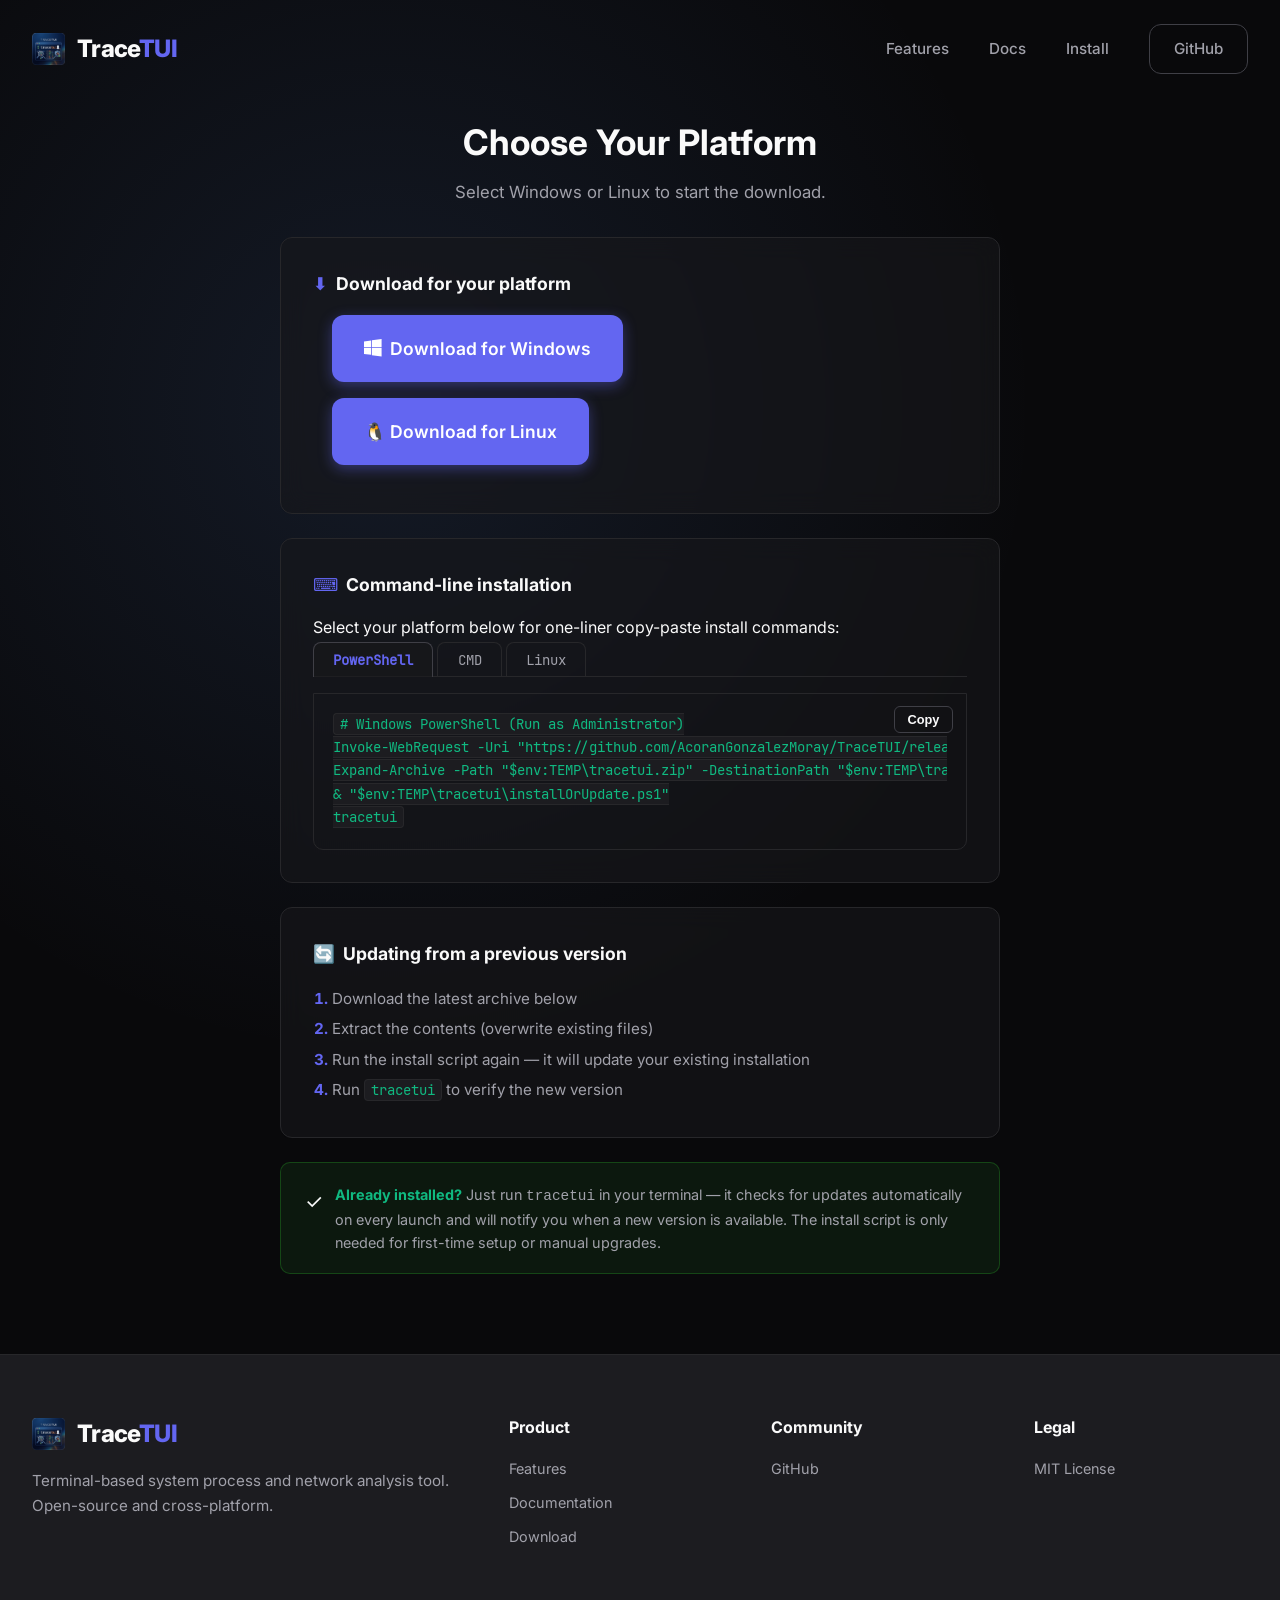
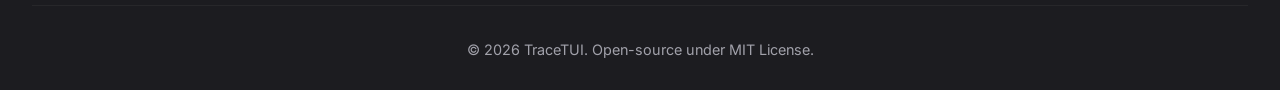
==== commit 7265e16c: "🔧: Updated version info" ====
--- a/docs/download.html
+++ b/docs/download.html
@@ -102,7 +102,7 @@
                         <img src="assets/tracetuiicon.png" alt="TraceTUI" class="logo-img">
                         <span class="logo-text">Trace<span class="accent">TUI</span></span>
                     </div>
-                    <p>Modern terminal-based network investigation tool. Open-source and cross-platform.</p>
+                    <p>Terminal-based system process and network analysis tool. Open-source and cross-platform.</p>
                 </div>
                 <div class="footer-links">
                     <h4>Product</h4>
